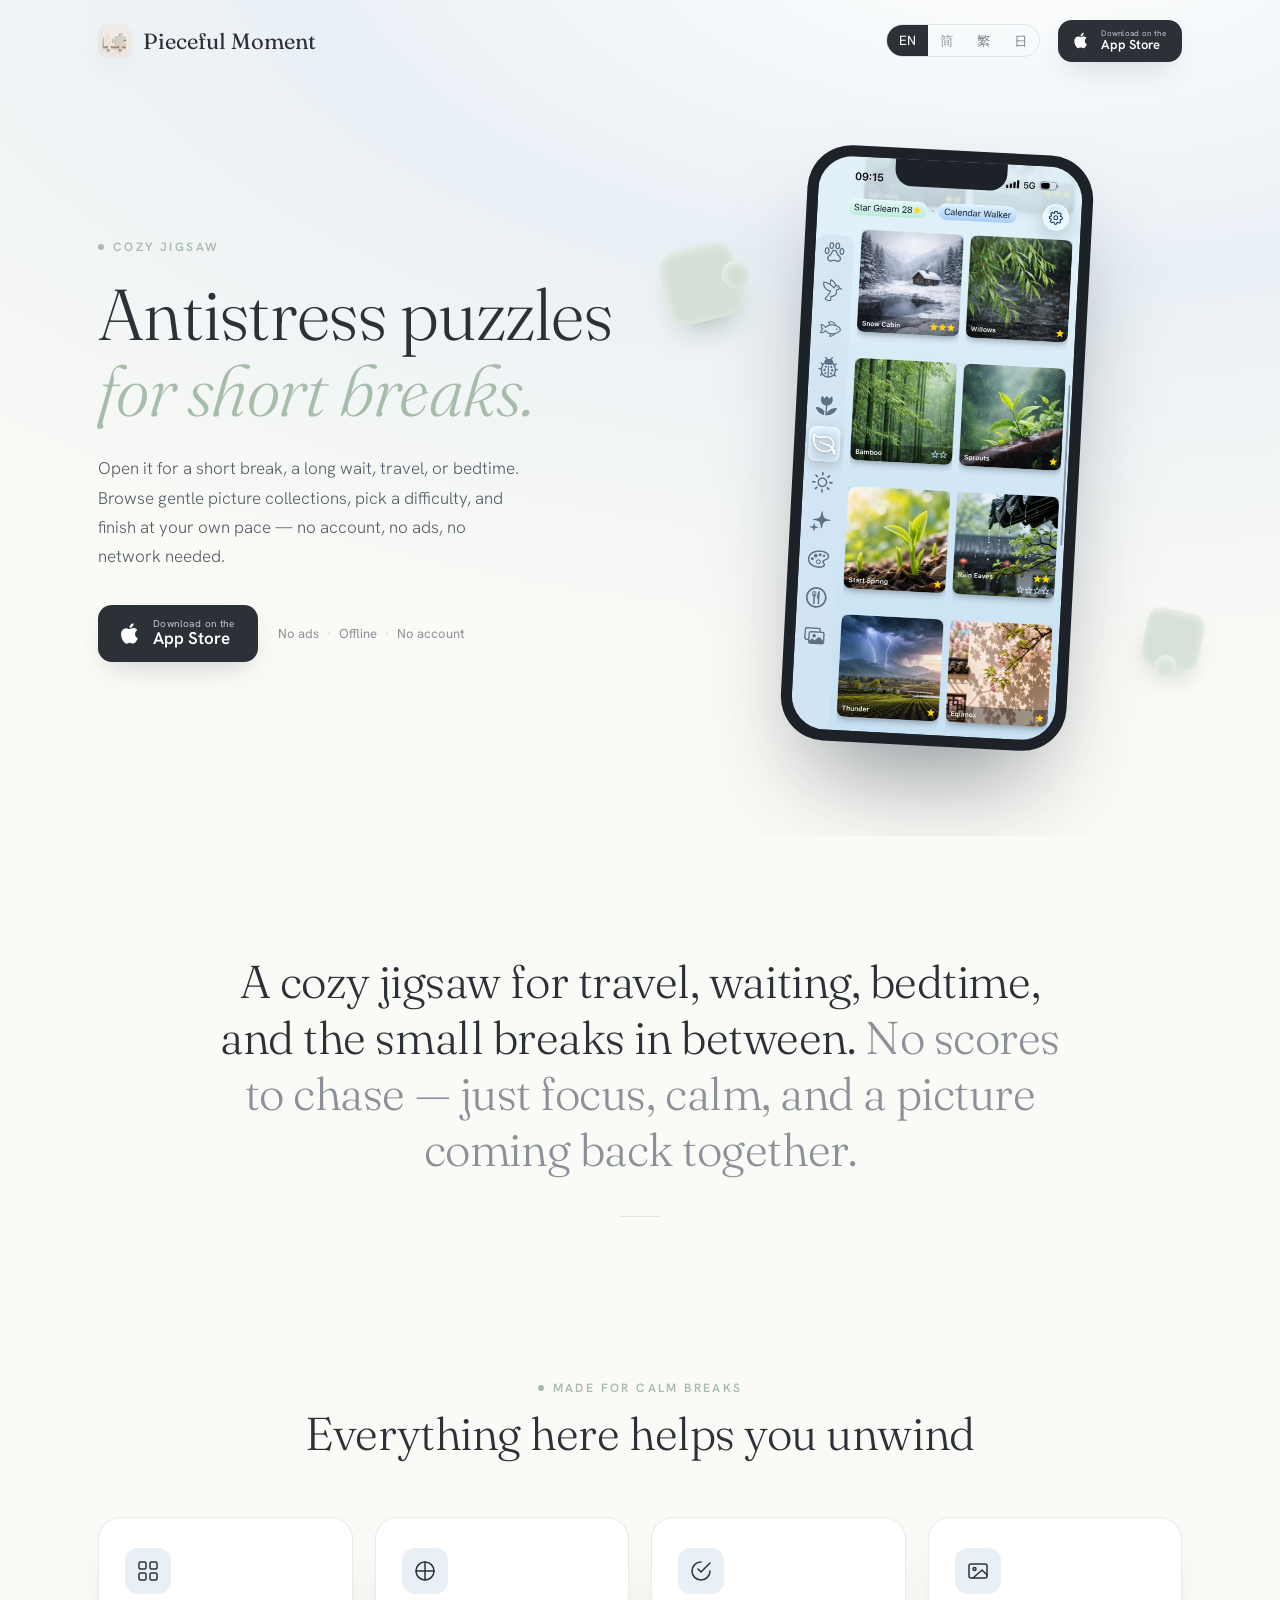
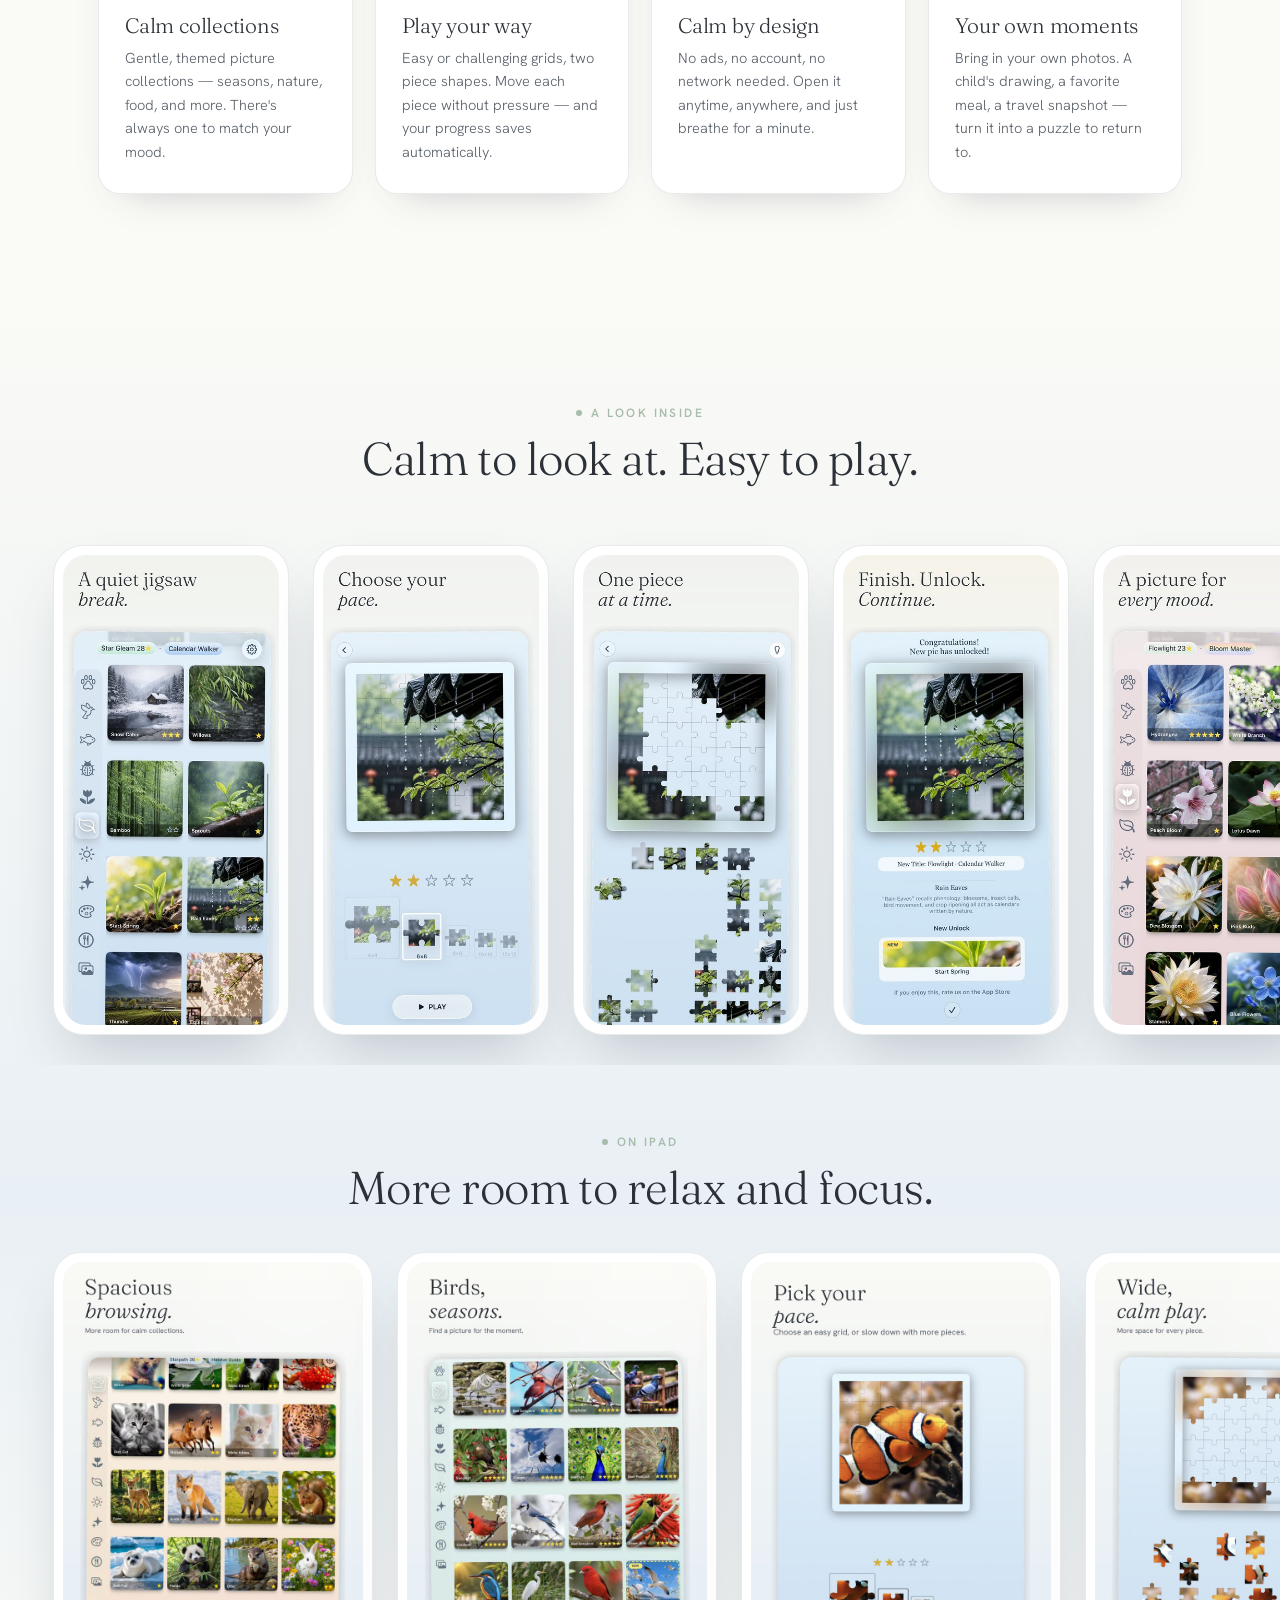
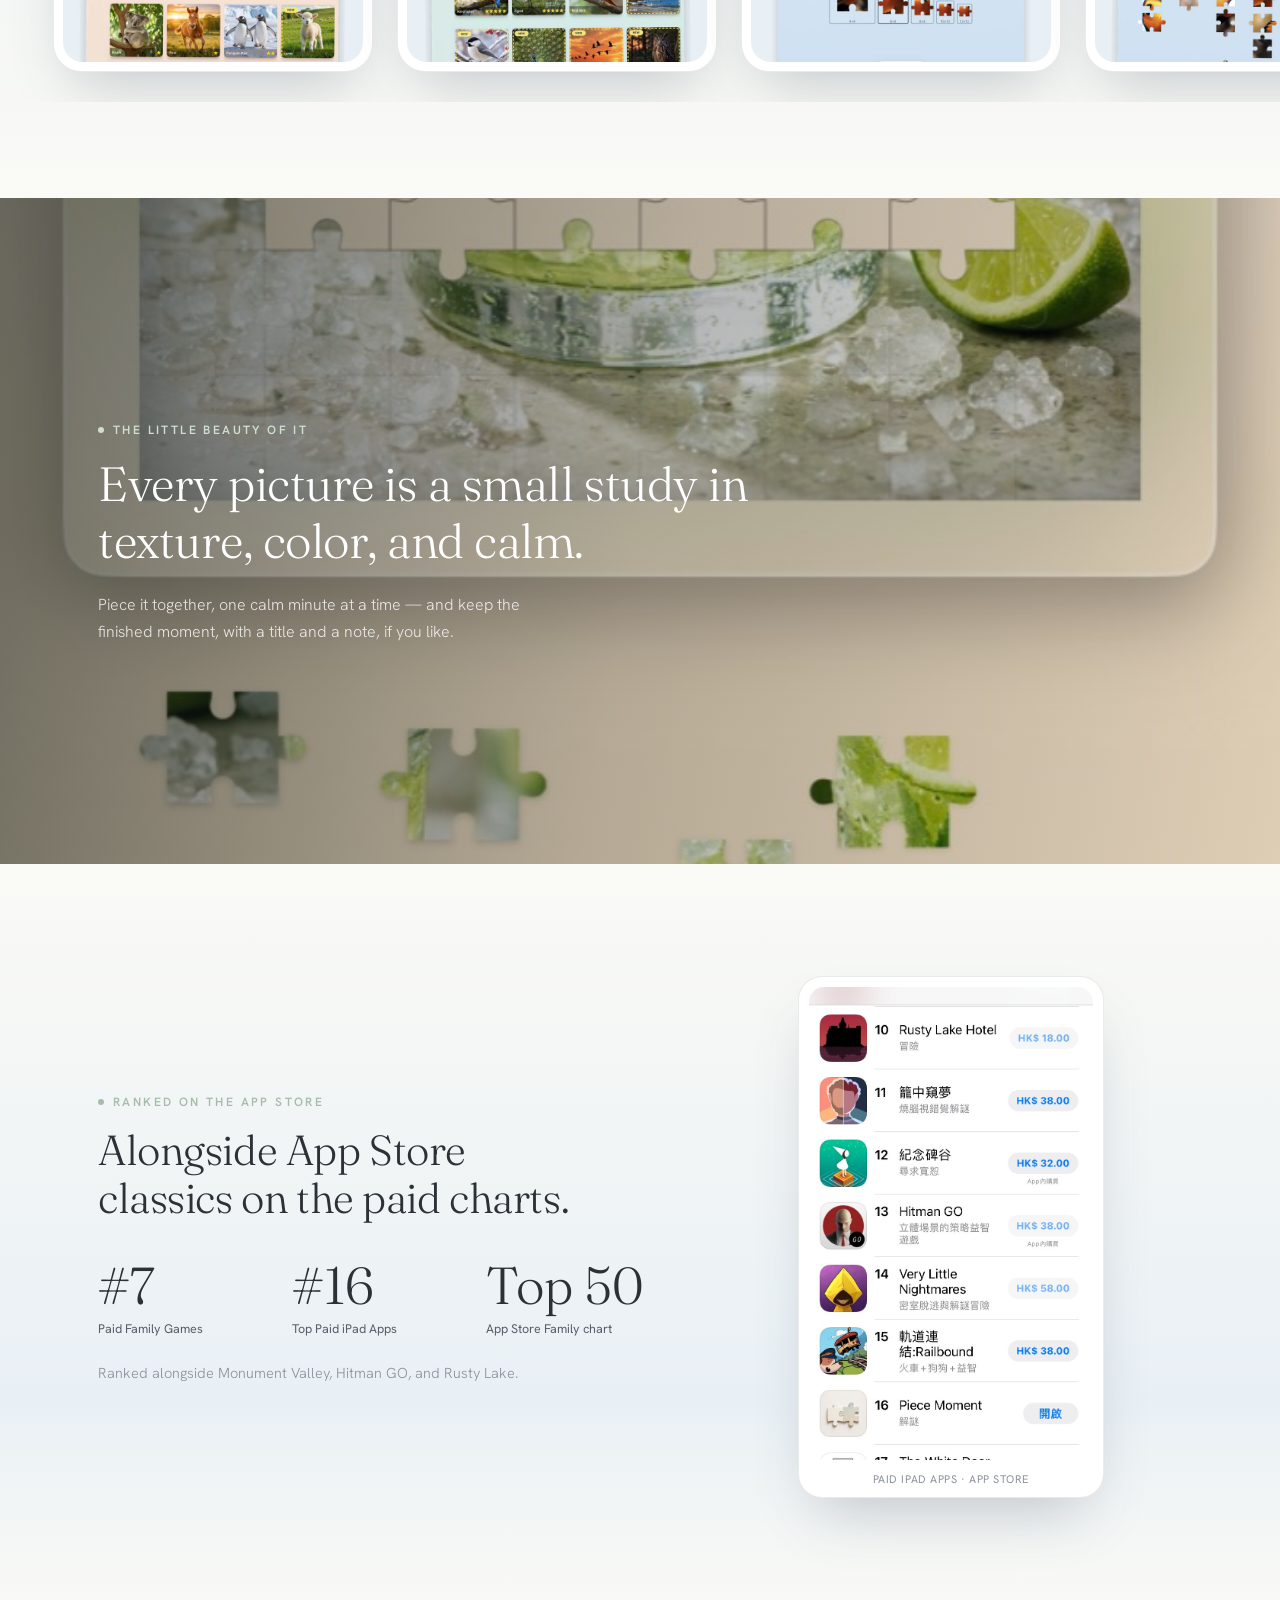
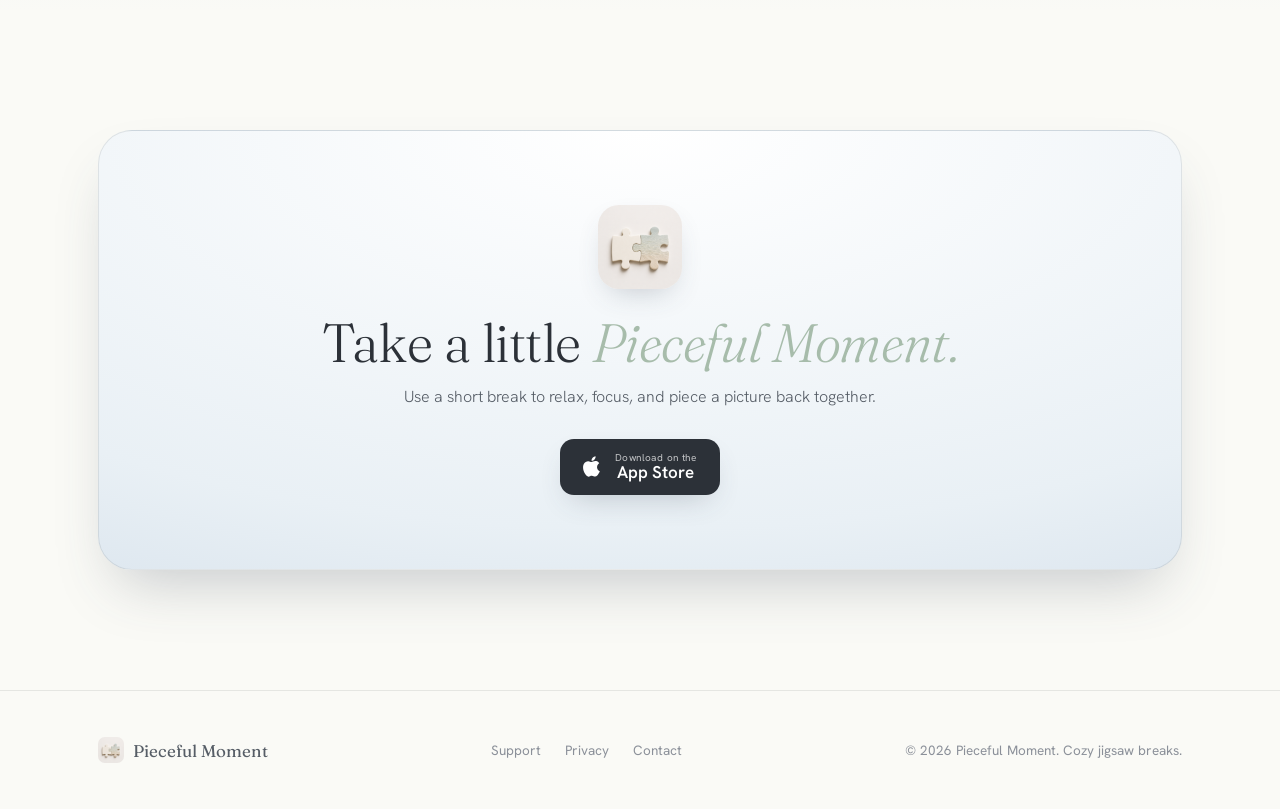
==== index.html @ caa01182 "Rename website brand to Pieceful Moment" ====
<!DOCTYPE html>
<html lang="en">
<head>
<meta charset="UTF-8">
<meta name="viewport" content="width=device-width, initial-scale=1.0">
<title>Pieceful Moment: Jigsaw — Antistress puzzles for breaks</title>
<meta name="description" content="Pieceful Moment is a cozy jigsaw puzzle app for antistress short breaks, travel, waiting, and bedtime. No ads, no account, offline.">
<meta property="og:title" content="Pieceful Moment: Jigsaw">
<meta property="og:description" content="Antistress puzzles for breaks, travel, waiting, and bedtime. Calm jigsaw play with no ads, no account, and offline support.">
<meta property="og:type" content="website">
<meta property="og:locale" content="en_US">
<meta property="og:url" content="https://gerryke.github.io/piece-moment/">
<meta property="og:image" content="https://gerryke.github.io/piece-moment/assets/img/share-pieceful.jpg">
<meta property="og:image:width" content="1200">
<meta property="og:image:height" content="630">
<meta name="twitter:card" content="summary_large_image">
<meta name="twitter:image" content="https://gerryke.github.io/piece-moment/assets/img/share-pieceful.jpg">
<link rel="icon" type="image/png" href="assets/img/icon.png">
<link rel="apple-touch-icon" href="assets/img/icon.png">
<link rel="preconnect" href="https://fonts.googleapis.com">
<link rel="preconnect" href="https://fonts.gstatic.com" crossorigin>
<link href="https://fonts.googleapis.com/css2?family=Fraunces:ital,opsz,wght@0,9..144,300;0,9..144,400;0,9..144,500;1,9..144,300;1,9..144,400&family=Hanken+Grotesk:wght@300;400;500;600&family=Noto+Sans+JP:wght@300;400;500&family=Noto+Serif+SC:wght@300;400;500&display=swap" rel="stylesheet">
<link rel="stylesheet" href="assets/style.css?v=5">
</head>
<body>

<!-- ============ 导航 ============ -->
<nav class="nav" id="nav">
  <div class="wrap row">
    <a class="brand" href="#top"><img src="assets/img/icon.png" alt="">Pieceful Moment</a>
    <div class="nav-right">
      <div class="lang" id="lang">
        <button data-lang="en" class="on">EN</button>
        <button data-lang="zh">简</button>
        <button data-lang="zht">繁</button>
        <button data-lang="ja">日</button>
      </div>
      <a class="appstore sm" href="https://apps.apple.com/app/id6770564963" target="_blank" rel="noopener">
        <svg viewBox="0 0 24 24" fill="currentColor"><path d="M17.05 12.04c-.03-2.6 2.12-3.85 2.22-3.91-1.21-1.77-3.09-2.01-3.76-2.04-1.6-.16-3.12.94-3.93.94-.81 0-2.06-.92-3.39-.89-1.74.03-3.35 1.01-4.25 2.57-1.81 3.14-.46 7.79 1.3 10.34.86 1.25 1.89 2.65 3.23 2.6 1.3-.05 1.79-.84 3.36-.84 1.57 0 2.01.84 3.39.81 1.4-.02 2.28-1.27 3.13-2.53.99-1.45 1.4-2.85 1.42-2.92-.03-.01-2.72-1.04-2.75-4.14zM14.54 4.4c.71-.86 1.19-2.06 1.06-3.25-1.02.04-2.27.68-3 1.54-.65.76-1.23 1.98-1.07 3.15 1.14.09 2.3-.58 3.01-1.44z"/></svg>
        <span class="t"><small data-i18n="nav.dl">Download on the</small><span>App Store</span></span>
      </a>
    </div>
  </div>
</nav>

<span id="top"></span>

<!-- ============ Hero ============ -->
<section class="hero">
  <div class="wrap grid">
    <div class="copy">
      <div class="eyebrow"><span class="d"></span><span data-i18n="hero.eyebrow">Cozy Jigsaw</span></div>
      <h1 data-i18n="hero.h1">Antistress puzzles<br><em>for short breaks.</em></h1>
      <p class="lead" data-i18n="hero.lead">Open it for a short break, a long wait, travel, or bedtime. Browse gentle picture collections, pick a difficulty, and finish at your own pace — no account, no ads, no network needed.</p>
      <div class="cta-row">
        <a class="appstore" href="https://apps.apple.com/app/id6770564963" target="_blank" rel="noopener">
          <svg viewBox="0 0 24 24" fill="currentColor"><path d="M17.05 12.04c-.03-2.6 2.12-3.85 2.22-3.91-1.21-1.77-3.09-2.01-3.76-2.04-1.6-.16-3.12.94-3.93.94-.81 0-2.06-.92-3.39-.89-1.74.03-3.35 1.01-4.25 2.57-1.81 3.14-.46 7.79 1.3 10.34.86 1.25 1.89 2.65 3.23 2.6 1.3-.05 1.79-.84 3.36-.84 1.57 0 2.01.84 3.39.81 1.4-.02 2.28-1.27 3.13-2.53.99-1.45 1.4-2.85 1.42-2.92-.03-.01-2.72-1.04-2.75-4.14zM14.54 4.4c.71-.86 1.19-2.06 1.06-3.25-1.02.04-2.27.68-3 1.54-.65.76-1.23 1.98-1.07 3.15 1.14.09 2.3-.58 3.01-1.44z"/></svg>
          <span class="t"><small data-i18n="nav.dl">Download on the</small><span>App Store</span></span>
        </a>
        <span class="meta"><span data-i18n="hero.m1">No ads</span><span class="dot">·</span><span data-i18n="hero.m2">Offline</span><span class="dot">·</span><span data-i18n="hero.m3">No account</span></span>
      </div>
    </div>
    <div class="stage">
      <span class="fp fp1"></span>
      <span class="fp fp2"></span>
      <div class="phone">
        <div class="notch"></div>
        <img src="assets/img/screen-gallery.png" alt="Pieceful Moment gallery">
      </div>
    </div>
  </div>
</section>

<!-- ============ 主张 ============ -->
<section class="manifesto">
  <div class="wrap">
    <h2 class="reveal" data-i18n="man.h">A cozy jigsaw for travel, waiting, bedtime, and the small breaks in between. <span class="soft">No scores to chase — just focus, calm, and a picture coming back together.</span></h2>
    <div class="rule reveal d1"></div>
  </div>
</section>

<!-- ============ 特性 ============ -->
<section class="features">
  <div class="wrap">
    <div class="head">
      <div class="eyebrow reveal"><span class="d"></span><span data-i18n="feat.eyebrow">Made to feel calm</span></div>
      <h2 class="reveal d1" data-i18n="feat.h">Everything here slows you down</h2>
    </div>
    <div class="cards">
      <div class="card reveal">
        <div class="ic"><svg viewBox="0 0 24 24"><rect x="3" y="3" width="7" height="7" rx="1.5"/><rect x="14" y="3" width="7" height="7" rx="1.5"/><rect x="3" y="14" width="7" height="7" rx="1.5"/><rect x="14" y="14" width="7" height="7" rx="1.5"/></svg></div>
        <h3 data-i18n="c1.h">Calm collections</h3>
        <p data-i18n="c1.p">Gentle, themed picture collections — seasons, nature, food, and more. There's always one to match your mood.</p>
      </div>
      <div class="card reveal d1">
        <div class="ic"><svg viewBox="0 0 24 24"><path d="M12 3v18M3 12h18"/><circle cx="12" cy="12" r="9"/></svg></div>
        <h3 data-i18n="c2.h">Play your way</h3>
        <p data-i18n="c2.p">Easy or challenging grids, two piece shapes. Move each piece without pressure — and your progress saves automatically.</p>
      </div>
      <div class="card reveal d2">
        <div class="ic"><svg viewBox="0 0 24 24"><path d="M12 3a9 9 0 1 0 9 9"/><path d="M21 4l-9 9-3-3"/></svg></div>
        <h3 data-i18n="c3.h">Calm by design</h3>
        <p data-i18n="c3.p">No ads, no account, no network needed. Open it anytime, anywhere, and just breathe for a minute.</p>
      </div>
      <div class="card reveal d3">
        <div class="ic"><svg viewBox="0 0 24 24"><rect x="3" y="5" width="18" height="14" rx="2"/><circle cx="8.5" cy="10" r="1.5"/><path d="M21 16l-5-5-9 8"/></svg></div>
        <h3 data-i18n="c4.h">Your own moments</h3>
        <p data-i18n="c4.p">Bring in your own photos. A child's drawing, a favorite meal, a travel snapshot — turn it into a puzzle to return to.</p>
      </div>
    </div>
  </div>
</section>

<!-- ============ 截图画廊 ============ -->
<section class="gallery">
  <div class="wrap head">
    <div class="eyebrow reveal"><span class="d"></span><span data-i18n="gal.eyebrow">A look inside</span></div>
    <h2 class="reveal d1" data-i18n="gal.h">Calm to look at. Easy to play.</h2>
  </div>
  <div class="rail reveal d1">
    <div class="spacer"></div>
    <div class="shot"><img data-localized-shot="01" src="assets/img/shots/v8/en/01.jpg?v=1" alt="A quiet jigsaw break"></div>
    <div class="shot"><img data-localized-shot="02" src="assets/img/shots/v8/en/02.jpg?v=1" alt="Choose your puzzle pace"></div>
    <div class="shot"><img data-localized-shot="03" src="assets/img/shots/v8/en/03.jpg?v=1" alt="One piece at a time"></div>
    <div class="shot"><img data-localized-shot="04" src="assets/img/shots/v8/en/04.jpg?v=1" alt="Finish, unlock, and continue"></div>
    <div class="shot"><img data-localized-shot="05" src="assets/img/shots/v8/en/05.jpg?v=1" alt="A picture for every mood"></div>
    <div class="shot"><img data-localized-shot="06" src="assets/img/shots/v8/en/06.jpg?v=1" alt="Made for little pauses"></div>
    <div class="shot"><img data-localized-shot="07" src="assets/img/shots/v8/en/07.jpg?v=1" alt="Turn your photos into puzzles"></div>
    <div class="shot"><img data-localized-shot="08" src="assets/img/shots/v8/en/08.jpg?v=1" alt="Hide a note inside a puzzle"></div>
    <div class="shot"><img data-localized-shot="09" src="assets/img/shots/v8/en/09.jpg?v=1" alt="Piece together a memory"></div>
    <div class="shot"><img data-localized-shot="10" src="assets/img/shots/v8/en/10.jpg?v=1" alt="No rush to finish"></div>
    <div class="spacer"></div>
  </div>
  <div class="wrap head ipad-head">
    <div class="eyebrow reveal"><span class="d"></span><span data-i18n="ipad.eyebrow">On iPad</span></div>
    <h2 class="reveal d1" data-i18n="ipad.h">More room to relax and focus.</h2>
  </div>
  <div class="rail ipad-rail reveal d1">
    <div class="spacer"></div>
    <div class="shot ipad-shot"><img src="assets/img/shots/ipad-01-spacious-browsing.jpg?v=2" alt="Spacious browsing on iPad"></div>
    <div class="shot ipad-shot"><img src="assets/img/shots/ipad-02-birds-seasons.jpg?v=2" alt="Bird and season collections on iPad"></div>
    <div class="shot ipad-shot"><img src="assets/img/shots/ipad-03-choose-pace.jpg?v=2" alt="Pick your puzzle pace on iPad"></div>
    <div class="shot ipad-shot"><img src="assets/img/shots/ipad-09-wide-calm-play.jpg?v=2" alt="Wide calm play on iPad"></div>
    <div class="shot ipad-shot"><img src="assets/img/shots/ipad-06-more-room.jpg?v=2" alt="More room to play on iPad"></div>
    <div class="shot ipad-shot"><img src="assets/img/shots/ipad-10-finish-continue.jpg?v=2" alt="Finish and continue on iPad"></div>
    <div class="shot ipad-shot"><img src="assets/img/shots/ipad-07-personal-photos.jpg?v=2" alt="Personal photos on iPad"></div>
    <div class="shot ipad-shot"><img src="assets/img/shots/ipad-08-name-moment.jpg?v=2" alt="Name the finished moment on iPad"></div>
    <div class="shot ipad-shot"><img src="assets/img/shots/ipad-04-big-pieces.jpg?v=2" alt="Big pieces on iPad"></div>
    <div class="shot ipad-shot"><img src="assets/img/shots/ipad-05-gentle-finish.jpg?v=2" alt="A gentle finish on iPad"></div>
    <div class="spacer"></div>
  </div>
</section>

<!-- ============ 内容之美 ============ -->
<section class="beauty">
  <div class="bg"></div><div class="veil"></div>
  <div class="wrap">
    <div class="eyebrow reveal"><span class="d"></span><span data-i18n="bt.eyebrow">The little beauty of it</span></div>
    <h2 class="reveal d1" data-i18n="bt.h">Every picture is a small study in texture, color, and calm.</h2>
    <p class="reveal d2" data-i18n="bt.p">Piece it together, one calm minute at a time — and keep the finished moment, with a title and a note, if you like.</p>
  </div>
</section>

<!-- ============ 成就 / 付费榜排名 ============ -->
<section class="proof">
  <div class="wrap grid">
    <div class="copy">
      <div class="eyebrow reveal"><span class="d"></span><span data-i18n="pf.eyebrow">Ranked on the App Store</span></div>
      <h2 class="reveal d1" data-i18n="pf.h">Alongside App Store classics on the paid charts.</h2>
      <div class="stats reveal d1">
        <div class="stat"><div class="n">#7</div><div class="l" data-i18n="pf.s1l">Paid Family Games</div></div>
        <div class="stat"><div class="n">#16</div><div class="l" data-i18n="pf.s2l">Top Paid iPad Apps</div></div>
        <div class="stat"><div class="n" data-i18n="pf.s3n">Top 50</div><div class="l" data-i18n="pf.s3l">App Store Family chart</div></div>
      </div>
      <p class="note reveal d2" data-i18n="pf.note">Ranked alongside Monument Valley, Hitman GO, and Rusty Lake.</p>
    </div>
    <div class="shot reveal d1">
      <img src="assets/img/rank-chart.jpg?v=2" alt="Pieceful Moment ranked #16 on the Paid iPad Apps chart, alongside Monument Valley and Hitman GO">
      <div class="cap" data-i18n="pf.cap">Paid iPad Apps · App Store</div>
    </div>
  </div>
</section>

<!-- ============ 下载 CTA ============ -->
<section class="download">
  <div class="wrap">
    <div class="box reveal">
      <img class="ic" src="assets/img/icon.png" alt="Pieceful Moment">
      <h2 data-i18n="dl.h">Take a little <em>Pieceful Moment.</em></h2>
      <p data-i18n="dl.p">Set aside a little time for yourself, and piece a picture back together.</p>
      <div class="cta-row">
        <a class="appstore" href="https://apps.apple.com/app/id6770564963" target="_blank" rel="noopener">
          <svg viewBox="0 0 24 24" fill="currentColor"><path d="M17.05 12.04c-.03-2.6 2.12-3.85 2.22-3.91-1.21-1.77-3.09-2.01-3.76-2.04-1.6-.16-3.12.94-3.93.94-.81 0-2.06-.92-3.39-.89-1.74.03-3.35 1.01-4.25 2.57-1.81 3.14-.46 7.79 1.3 10.34.86 1.25 1.89 2.65 3.23 2.6 1.3-.05 1.79-.84 3.36-.84 1.57 0 2.01.84 3.39.81 1.4-.02 2.28-1.27 3.13-2.53.99-1.45 1.4-2.85 1.42-2.92-.03-.01-2.72-1.04-2.75-4.14zM14.54 4.4c.71-.86 1.19-2.06 1.06-3.25-1.02.04-2.27.68-3 1.54-.65.76-1.23 1.98-1.07 3.15 1.14.09 2.3-.58 3.01-1.44z"/></svg>
          <span class="t"><small data-i18n="nav.dl">Download on the</small><span>App Store</span></span>
        </a>
      </div>
    </div>
  </div>
</section>

<!-- ============ 页脚 ============ -->
<footer>
  <div class="wrap row">
    <a class="brand" href="#top"><img src="assets/img/icon.png" alt="">Pieceful Moment</a>
    <div class="links">
      <a href="https://gerryke.github.io/piece-moment-support/" target="_blank" rel="noopener" data-i18n="f.support">Support</a>
      <a href="privacy.html" data-i18n="f.privacy">Privacy</a>
      <a href="mailto:keyipeng@gmail.com" data-i18n="f.contact">Contact</a>
    </div>
    <span data-i18n="f.copy">© 2026 Pieceful Moment. One picture. One moment.</span>
  </div>
</footer>

<script src="assets/app.js?v=8"></script>
</body>
</html>
---- assets/style.css ----
:root{
  --paper:#FAFAF6; --mist:#E9F0F5; --mist-deep:#D7E2EC;
  --sage:#A7BCAB; --sage-soft:#D4E0D6;
  --ink:#2C3138; --ink-soft:#565d66; --muted:#8b9099;
  --line:rgba(44,49,56,.10);
  --shadow:0 30px 60px -20px rgba(60,72,88,.28);
  --shadow-sm:0 12px 30px -12px rgba(60,72,88,.30);
  --serif:"Fraunces","Noto Serif SC",Georgia,serif;
  --sans:"Hanken Grotesk","Noto Sans JP","Noto Serif SC",-apple-system,sans-serif;
  --maxw:1140px;
}
*{margin:0;padding:0;box-sizing:border-box}
html{scroll-behavior:smooth}
body{font-family:var(--sans);color:var(--ink);background:var(--paper);-webkit-font-smoothing:antialiased;overflow-x:hidden}
img{display:block;max-width:100%}
a{text-decoration:none;color:inherit}
.wrap{width:100%;max-width:var(--maxw);margin:0 auto;padding:0 28px}
section{position:relative}

h1,h2,h3{font-family:var(--serif);font-weight:300;letter-spacing:-.01em;line-height:1.05}
.eyebrow{display:inline-flex;align-items:center;gap:9px;font-size:12px;letter-spacing:.2em;
  text-transform:uppercase;color:var(--sage);font-weight:600}
.eyebrow .d{width:6px;height:6px;border-radius:50%;background:var(--sage)}

/* App Store 按钮 */
.appstore{display:inline-flex;align-items:center;gap:11px;background:var(--ink);color:#fff;
  padding:13px 24px 13px 20px;border-radius:14px;box-shadow:var(--shadow-sm);
  transition:transform .35s cubic-bezier(.2,.8,.2,1),box-shadow .35s}
.appstore:hover{transform:translateY(-3px);box-shadow:0 22px 40px -16px rgba(60,72,88,.45)}
.appstore svg{width:24px;height:24px;flex:none}
.appstore .t small{display:block;font-size:10px;letter-spacing:.04em;opacity:.72;font-weight:400;line-height:1.1}
.appstore .t span{display:block;font-size:17px;line-height:1.15;font-weight:600}
.appstore.sm{padding:9px 16px 9px 14px}.appstore.sm svg{width:18px;height:18px}
.appstore.sm .t small{font-size:8px}.appstore.sm .t span{font-size:13px}

/* ---------- 导航 ---------- */
.nav{position:fixed;top:0;left:0;right:0;z-index:100;transition:background .4s,box-shadow .4s,padding .4s;padding:20px 0}
.nav.solid{background:rgba(250,250,246,.82);backdrop-filter:blur(14px) saturate(1.2);
  box-shadow:0 1px 0 var(--line);padding:13px 0}
.nav .row{display:flex;align-items:center;justify-content:space-between}
.brand{display:flex;align-items:center;gap:11px;font-family:var(--serif);font-size:22px;font-weight:400;color:var(--ink)}
.brand img{width:34px;height:34px;border-radius:9px;box-shadow:var(--shadow-sm)}
.nav-right{display:flex;align-items:center;gap:18px}
.lang{display:inline-flex;border:1px solid var(--line);border-radius:100px;overflow:hidden;font-size:13px;font-weight:500}
.lang button{background:none;border:none;padding:6px 12px;cursor:pointer;color:var(--muted);font-family:var(--sans);transition:.25s}
.lang button.on{background:var(--ink);color:#fff}

/* ---------- Hero ---------- */
.hero{padding:150px 0 90px;background:radial-gradient(120% 90% at 80% -10%, #fff 0%, var(--mist) 48%, var(--paper) 100%);overflow:hidden}
.hero .grid{display:grid;grid-template-columns:1.05fr .95fr;gap:54px;align-items:center}
.hero h1{font-size:clamp(42px,5.8vw,72px)}
.hero h1 em{font-style:italic;color:var(--sage)}
.hero .lead{margin:26px 0 34px;font-size:17px;line-height:1.72;color:var(--ink-soft);max-width:430px;font-weight:300}
.cta-row{display:flex;align-items:center;gap:20px;flex-wrap:wrap}
.meta{font-size:13px;color:var(--muted)}.meta .dot{margin:0 8px;opacity:.5}
.hero .eyebrow{margin-bottom:22px}
.stage{position:relative;display:flex;justify-content:center}
.phone{position:relative;width:286px;border-radius:44px;background:#1d2228;padding:11px;
  box-shadow:0 55px 100px -34px rgba(40,52,66,.55);transform:rotate(3deg)}
.phone img{border-radius:34px;width:100%}
.phone .notch{position:absolute;top:11px;left:50%;transform:translateX(-50%);width:112px;height:27px;
  background:#1d2228;border-radius:0 0 17px 17px;z-index:2}
.fp{width:76px;height:76px;border-radius:24%;background:var(--sage-soft);position:absolute;
  box-shadow:inset 0 2px 8px rgba(255,255,255,.7),0 16px 30px -14px rgba(96,116,98,.55);opacity:.92}
.fp::after{content:"";position:absolute;width:36%;height:36%;border-radius:50%;background:inherit;box-shadow:inherit}
.fp1{left:-30px;top:16%;transform:rotate(-14deg);animation:float 8s ease-in-out infinite;--r:-14deg}
.fp1::after{right:-15%;top:32%}
.fp2{right:-20px;bottom:13%;width:58px;height:58px;transform:rotate(12deg);animation:float 10s ease-in-out infinite .5s;--r:12deg}
.fp2::after{bottom:-15%;left:30%}

/* ---------- 主张 ---------- */
.manifesto{padding:118px 0;text-align:center}
.manifesto h2{font-size:clamp(28px,4.2vw,46px);max-width:880px;margin:0 auto;line-height:1.22;color:var(--ink)}
.manifesto h2 .soft{color:var(--muted)}
.manifesto .rule{width:40px;height:1px;background:var(--line);margin:38px auto 0}

/* ---------- 特性 ---------- */
.features{padding:40px 0 110px}
.features .head{text-align:center;margin-bottom:58px}
.features .head h2{font-size:clamp(30px,4vw,46px);margin-top:14px}
.cards{display:grid;grid-template-columns:repeat(4,1fr);gap:22px}
.card{background:#fff;border:1px solid var(--line);border-radius:22px;padding:30px 26px;
  box-shadow:0 18px 40px -28px rgba(60,72,88,.4);transition:transform .4s cubic-bezier(.2,.8,.2,1),box-shadow .4s}
.card:hover{transform:translateY(-6px);box-shadow:0 30px 55px -28px rgba(60,72,88,.5)}
.card .ic{width:46px;height:46px;border-radius:13px;background:var(--mist);display:grid;place-items:center;margin-bottom:20px}
.card .ic svg{width:24px;height:24px;stroke:var(--ink);fill:none;stroke-width:1.5;stroke-linecap:round;stroke-linejoin:round}
.card h3{font-size:21px;margin-bottom:10px}
.card p{font-size:14.5px;line-height:1.62;color:var(--ink-soft);font-weight:300}

/* ---------- 截图画廊 ---------- */
.gallery{padding:96px 0;background:linear-gradient(180deg,var(--paper),var(--mist) 60%,var(--paper))}
.gallery .head{text-align:center;margin-bottom:48px}
.gallery .head h2{font-size:clamp(30px,4vw,46px);margin-top:14px}
.rail{display:flex;gap:24px;overflow-x:auto;padding:14px 28px 30px;scroll-snap-type:x mandatory;
  -webkit-overflow-scrolling:touch;scrollbar-width:none}
.rail::-webkit-scrollbar{display:none}
.rail .shot{flex:none;width:236px;scroll-snap-align:center;border-radius:30px;padding:9px;background:#fff;
  border:1px solid var(--line);box-shadow:var(--shadow);transition:transform .4s}
.rail .shot:hover{transform:translateY(-8px)}
.rail .shot img{border-radius:23px}
.rail .spacer{flex:none;width:1px}
.gallery .ipad-head{margin-top:64px;margin-bottom:34px}
.ipad-rail{padding-top:6px}
.ipad-rail .ipad-shot{width:320px;border-radius:28px}
.ipad-rail .ipad-shot img{border-radius:20px}

/* ---------- 内容之美 ---------- */
.beauty{position:relative;min-height:74vh;display:flex;align-items:center;overflow:hidden}
.beauty .bg{position:absolute;inset:0;background:url('img/beauty-1.jpg') center/cover no-repeat;transform:scale(1.05)}
.beauty .veil{position:absolute;inset:0;background:linear-gradient(100deg,rgba(20,28,24,.62) 0%,rgba(20,28,24,.30) 50%,rgba(20,28,24,.12) 100%)}
.beauty .wrap{position:relative;z-index:3}
.beauty .eyebrow{color:#cfe0d2}
.beauty .eyebrow .d{background:#cfe0d2}
.beauty h2{color:#fff;font-size:clamp(28px,4vw,48px);max-width:680px;margin:18px 0 0;line-height:1.18}
.beauty p{color:rgba(255,255,255,.82);max-width:480px;margin-top:22px;font-size:16px;line-height:1.7;font-weight:300}

/* ---------- 成就 / 付费榜排名 ---------- */
.proof{padding:112px 0;background:linear-gradient(180deg,var(--paper),var(--mist) 72%,var(--paper))}
.proof .grid{display:grid;grid-template-columns:1fr .82fr;gap:58px;align-items:center}
.proof h2{font-size:clamp(27px,3.5vw,42px);margin:16px 0 0;max-width:480px;line-height:1.15}
.proof .stats{display:flex;gap:18px;margin:36px 0 24px;flex-wrap:wrap}
.proof .stat{flex:1;min-width:116px}
.proof .stat .n{font-family:var(--serif);font-size:clamp(36px,4.4vw,52px);font-weight:300;color:var(--ink);line-height:1}
.proof .stat .l{font-size:12.5px;color:var(--ink-soft);margin-top:9px;line-height:1.4}
.proof .note{font-size:14.5px;color:var(--muted);line-height:1.65;max-width:430px;font-weight:300}
.proof .shot{justify-self:center;background:#fff;border:1px solid var(--line);border-radius:24px;
  padding:10px 10px 0;box-shadow:var(--shadow);max-width:306px;width:100%}
.proof .shot img{border-radius:15px;width:100%;display:block}
.proof .shot .cap{text-align:center;font-size:11px;color:var(--muted);padding:12px 0 11px;letter-spacing:.05em;text-transform:uppercase}

/* ---------- 下载 CTA ---------- */
.download{padding:120px 0}
.download .box{background:radial-gradient(120% 130% at 50% 0%, #fff, var(--mist) 70%, var(--mist-deep));
  border:1px solid var(--line);border-radius:34px;padding:74px 40px;text-align:center;box-shadow:var(--shadow)}
.download img.ic{width:84px;height:84px;border-radius:21px;margin:0 auto 26px;box-shadow:var(--shadow-sm)}
.download h2{font-size:clamp(32px,4.6vw,54px);margin-bottom:14px}
.download h2 em{font-style:italic;color:var(--sage)}
.download p{color:var(--ink-soft);margin-bottom:32px;font-weight:300}
.download .cta-row{justify-content:center}

/* ---------- 页脚 ---------- */
footer{padding:46px 0;border-top:1px solid var(--line);font-size:13.5px;color:var(--muted)}
footer .row{display:flex;align-items:center;justify-content:space-between;gap:18px;flex-wrap:wrap}
footer .links{display:flex;gap:24px}
footer a:hover{color:var(--ink)}
footer .brand{font-size:17px;gap:9px;color:var(--ink-soft)}
footer .brand img{width:26px;height:26px;border-radius:7px}

/* ---------- 隐私政策页 ---------- */
.legal-hero{background:radial-gradient(110% 80% at 80% -20%, #fff 0%, var(--mist) 55%, var(--paper) 100%)}
.legal{max-width:760px;margin:0 auto;padding:138px 0 110px}
.legal .back{display:inline-flex;align-items:center;gap:7px;font-size:13.5px;color:var(--muted);margin-bottom:30px;transition:.25s}
.legal .back:hover{color:var(--ink)}
.legal .back svg{width:15px;height:15px;stroke:currentColor;fill:none;stroke-width:1.8;stroke-linecap:round;stroke-linejoin:round}
.legal h1{font-size:clamp(34px,5.5vw,54px);margin-bottom:10px}
.legal .updated{color:var(--muted);font-size:14px;margin-bottom:34px}
.legal .lead{font-size:18px;line-height:1.72;color:var(--ink);font-weight:300;
  padding:24px 26px;background:#fff;border:1px solid var(--line);border-radius:18px;box-shadow:0 18px 40px -30px rgba(60,72,88,.4);margin-bottom:46px}
.legal .block{margin-bottom:34px}
.legal .block h2{font-size:22px;margin-bottom:11px;color:var(--ink)}
.legal .block p{font-size:15.5px;line-height:1.78;color:var(--ink-soft);font-weight:300}
.legal .block a{color:var(--ink);border-bottom:1px solid var(--sage)}
.legal .block a:hover{color:var(--sage)}

/* ---------- 动效 ---------- */
@keyframes float{0%,100%{transform:translateY(0) rotate(var(--r,0deg))}50%{transform:translateY(-16px) rotate(var(--r,0deg))}}
.reveal{opacity:0;transform:translateY(28px);transition:opacity .9s cubic-bezier(.16,1,.3,1),transform .9s cubic-bezier(.16,1,.3,1)}
.reveal.in{opacity:1;transform:none}
.reveal.d1{transition-delay:.08s}.reveal.d2{transition-delay:.16s}.reveal.d3{transition-delay:.24s}
@media (prefers-reduced-motion:reduce){*{animation:none!important}.reveal{opacity:1;transform:none;transition:none}.phone{transform:none}}

/* ---------- 响应式 ---------- */
@media (max-width:980px){.cards{grid-template-columns:repeat(2,1fr)}}
@media (max-width:860px){
  .hero{padding:128px 0 70px}
  .hero .grid{grid-template-columns:1fr;gap:50px;text-align:center}
  .hero .lead{margin-left:auto;margin-right:auto}
  .cta-row{justify-content:center}
  .hero .eyebrow{justify-content:center}
  .phone{transform:none;width:250px}
  .manifesto{padding:84px 0}.features{padding:20px 0 80px}
  .beauty{min-height:62vh}
  .legal{padding:118px 0 80px}
  .proof{padding:84px 0}
  .proof .grid{grid-template-columns:1fr;gap:46px;text-align:center}
  .proof h2{margin-left:auto;margin-right:auto}
  .proof .stats{justify-content:center}.proof .note{margin-left:auto;margin-right:auto}
  .proof .eyebrow{justify-content:center}
}
@media (max-width:560px){
  .cards{grid-template-columns:1fr}
  .brand{font-size:19px}.brand img{width:30px;height:30px}
  .nav-right{gap:10px}
  .lang button{padding:6px 9px}
  .download .box{padding:54px 22px;border-radius:26px}
  .wrap{padding:0 22px}
}
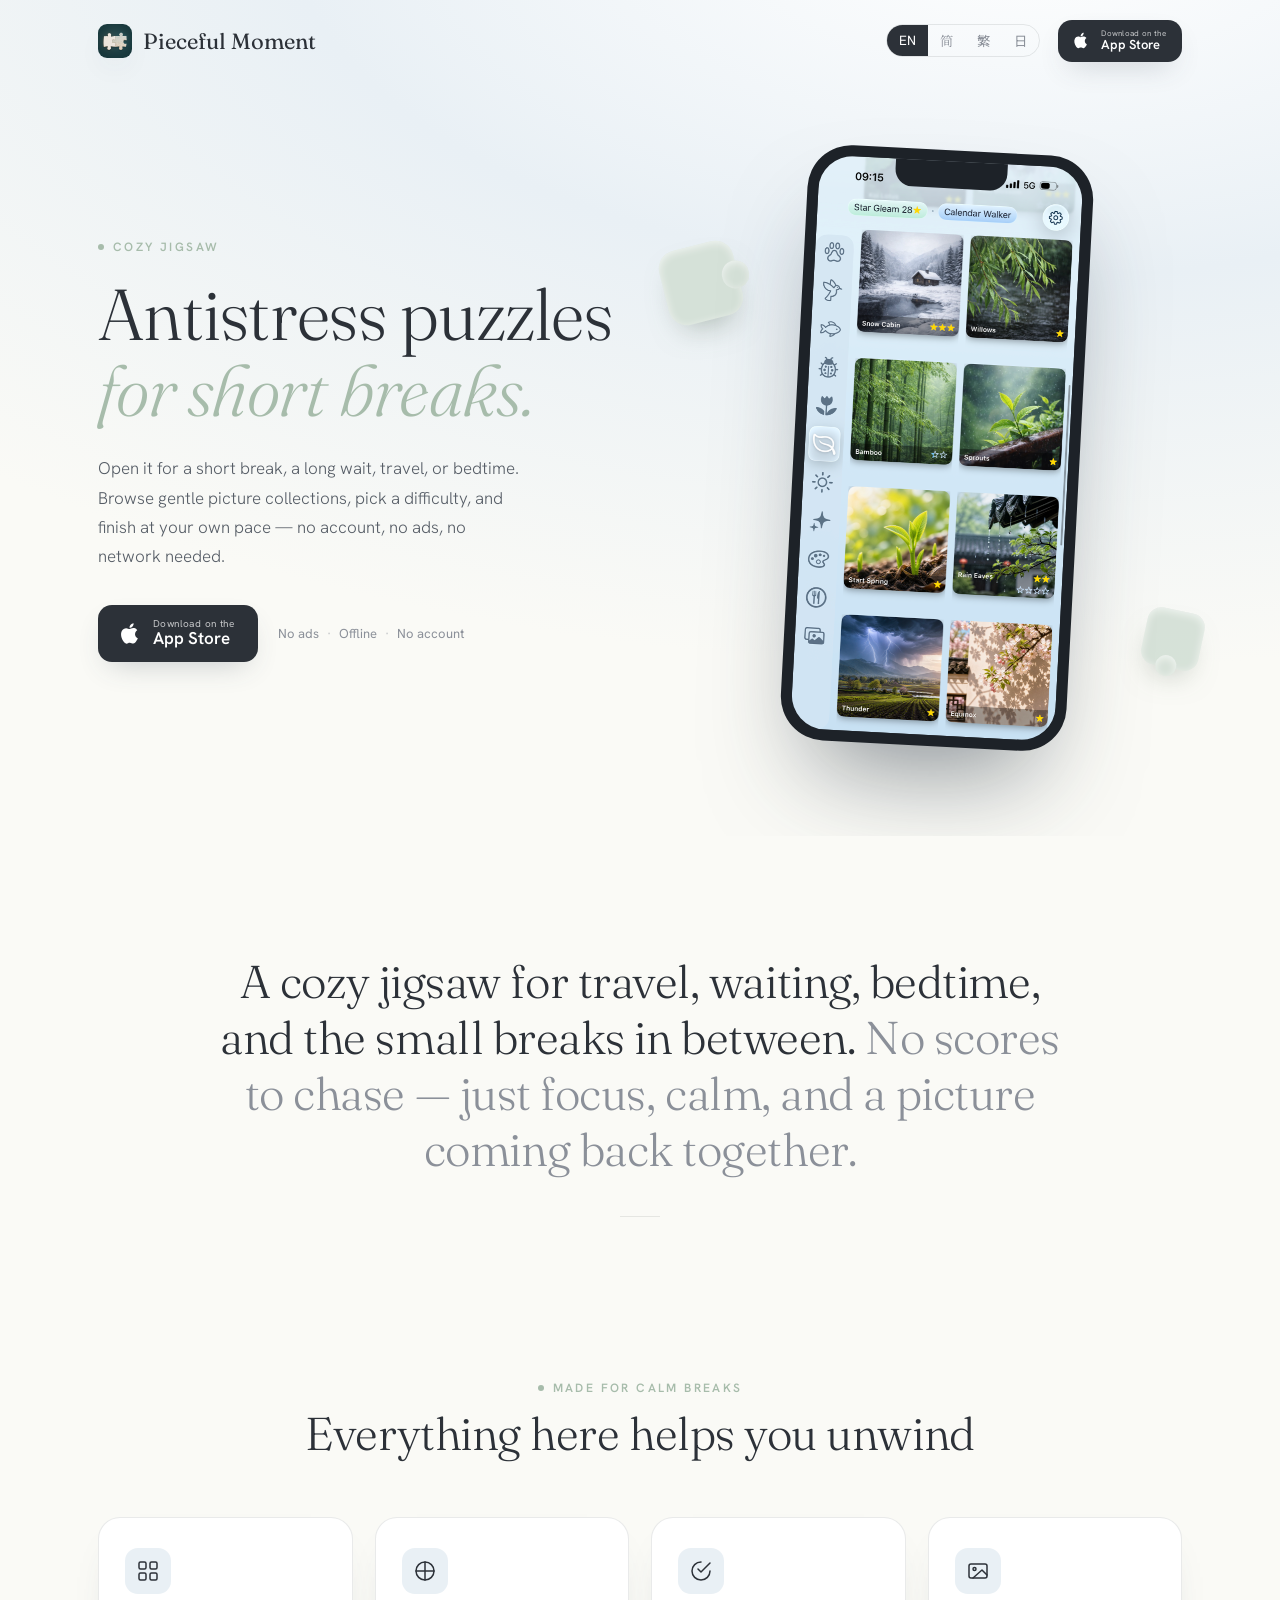
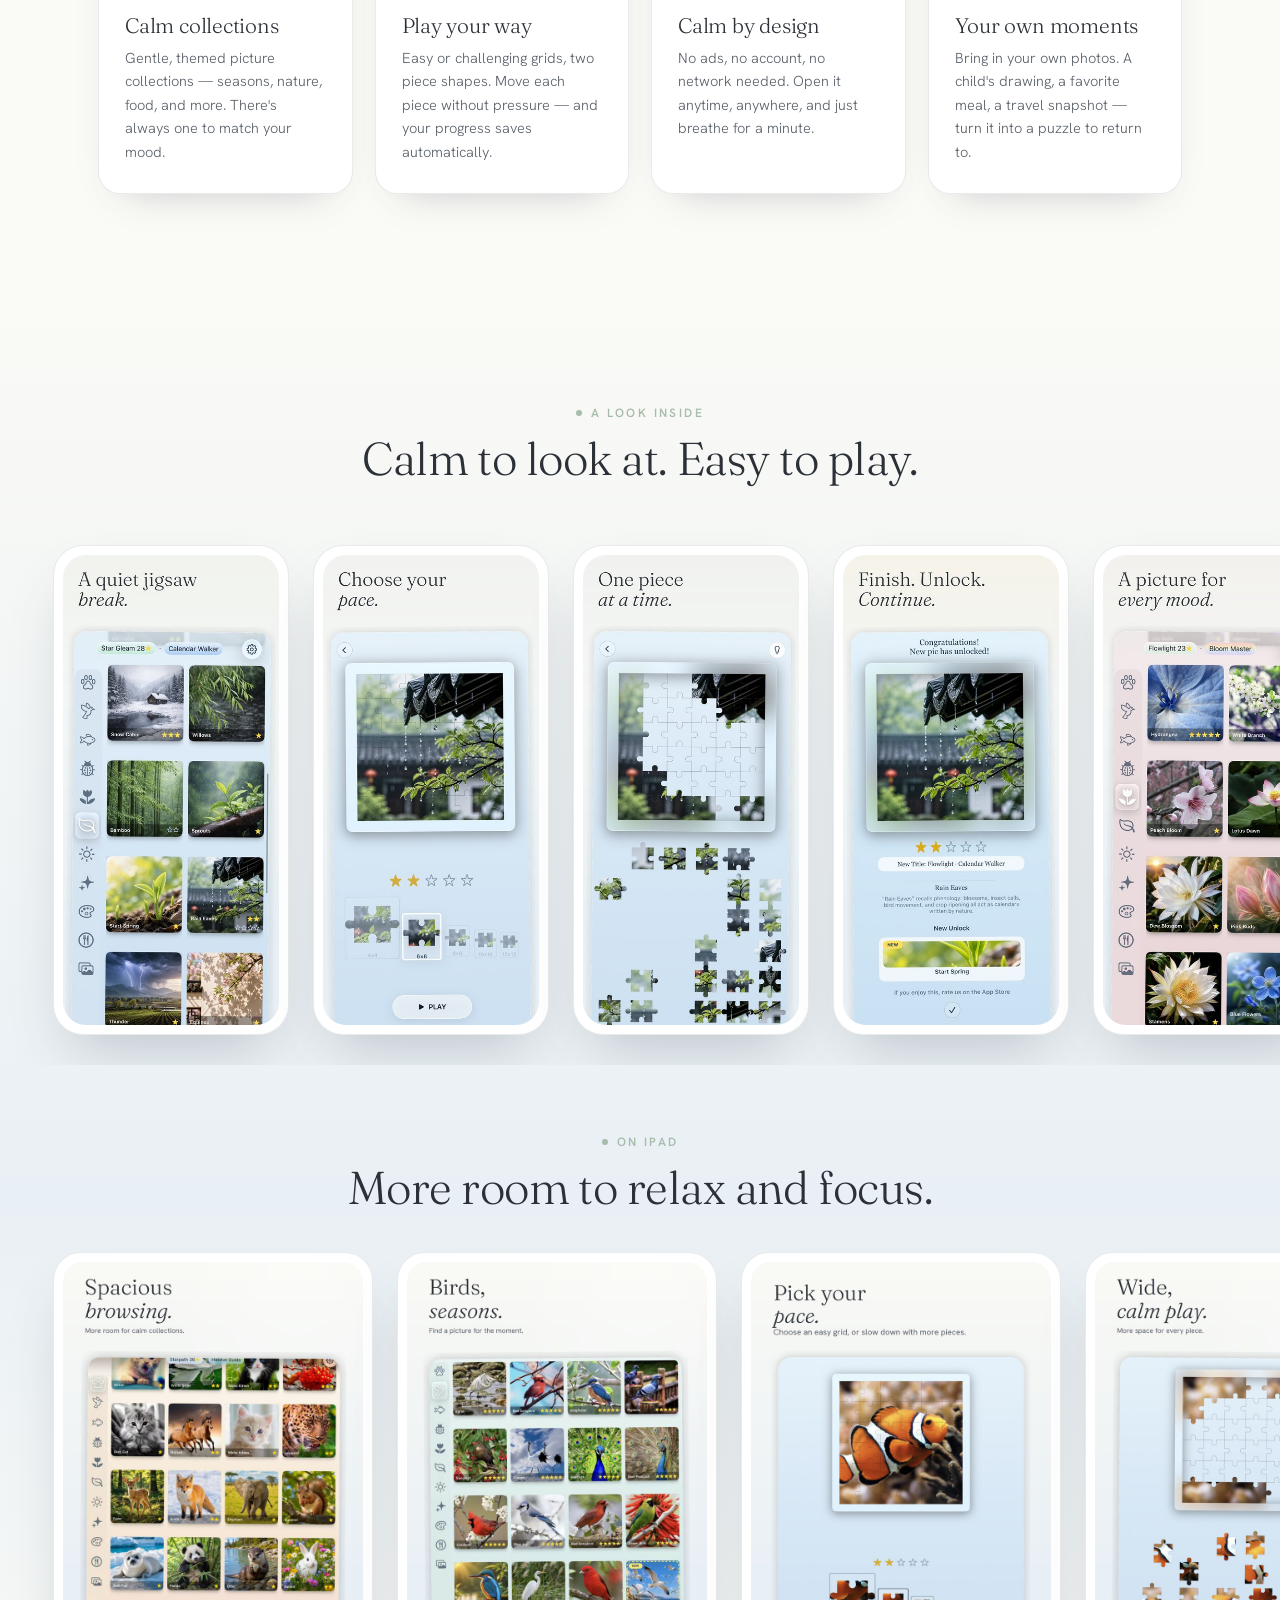
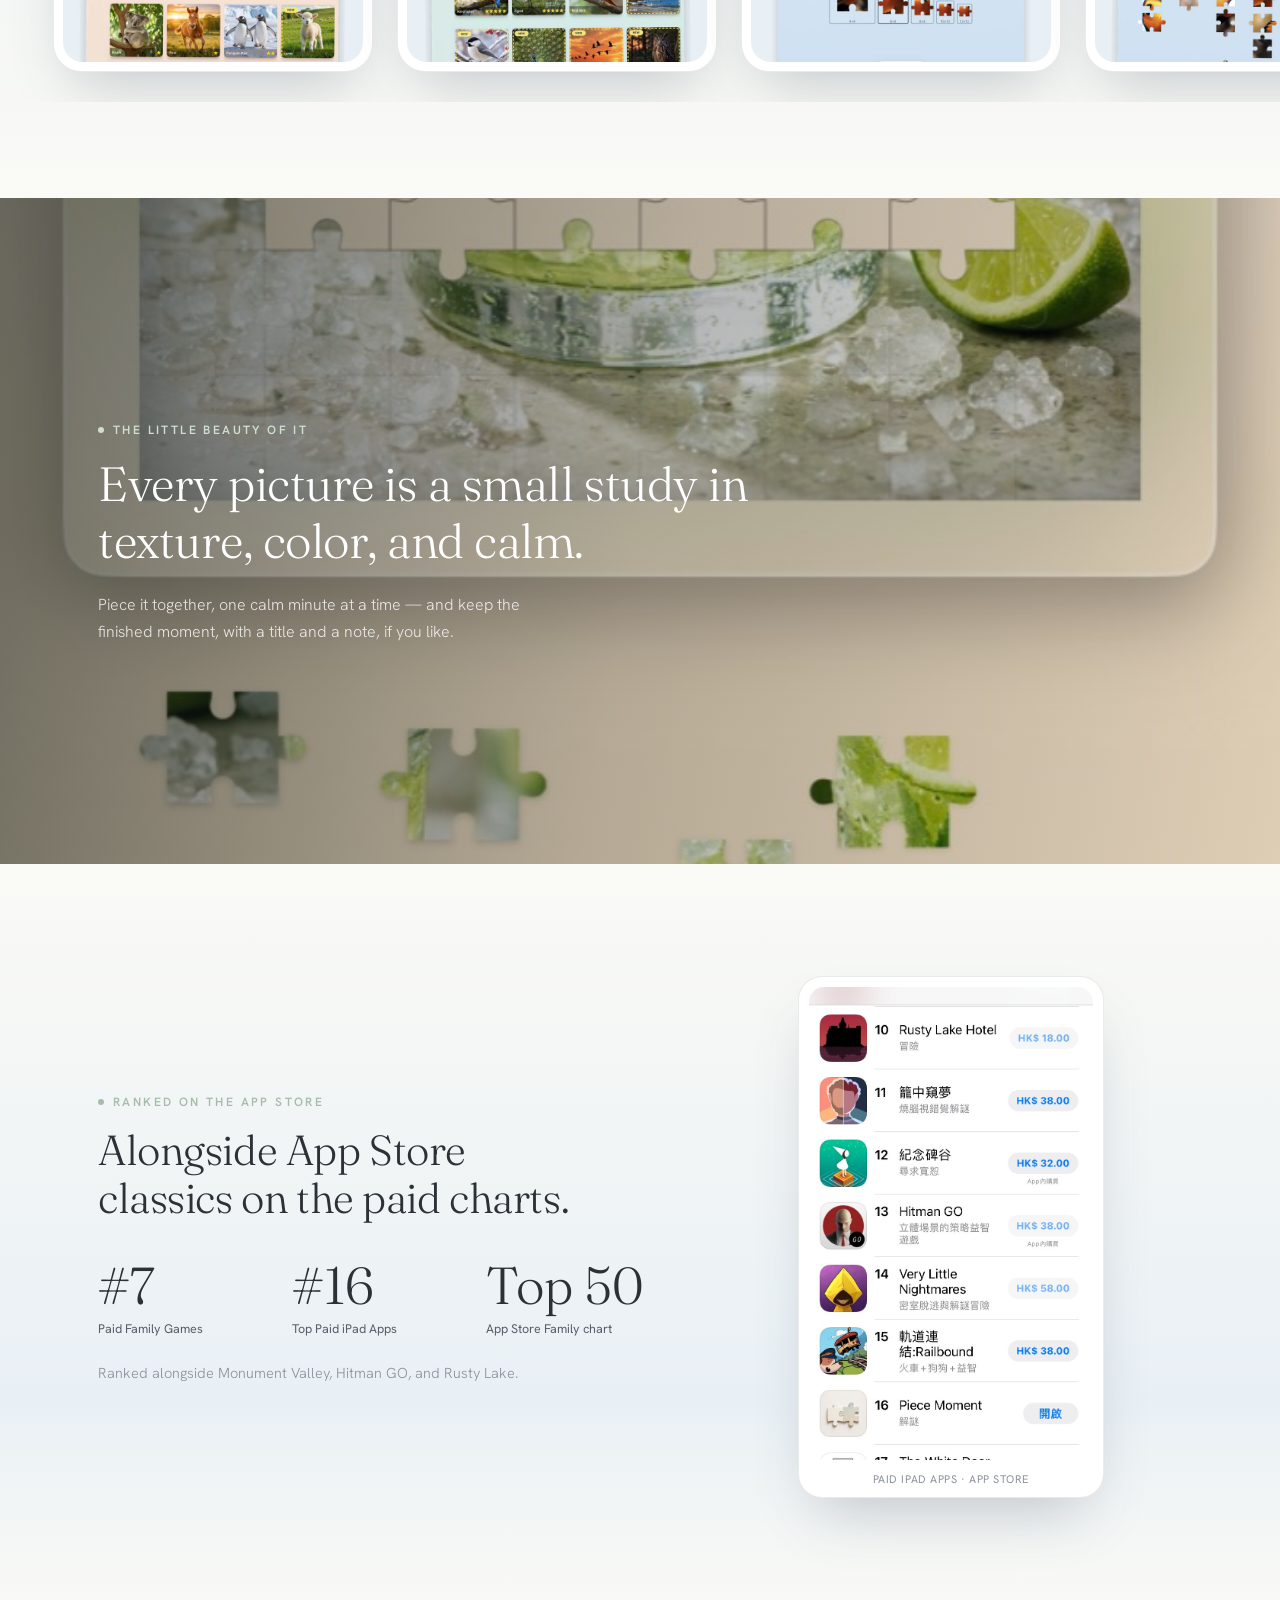
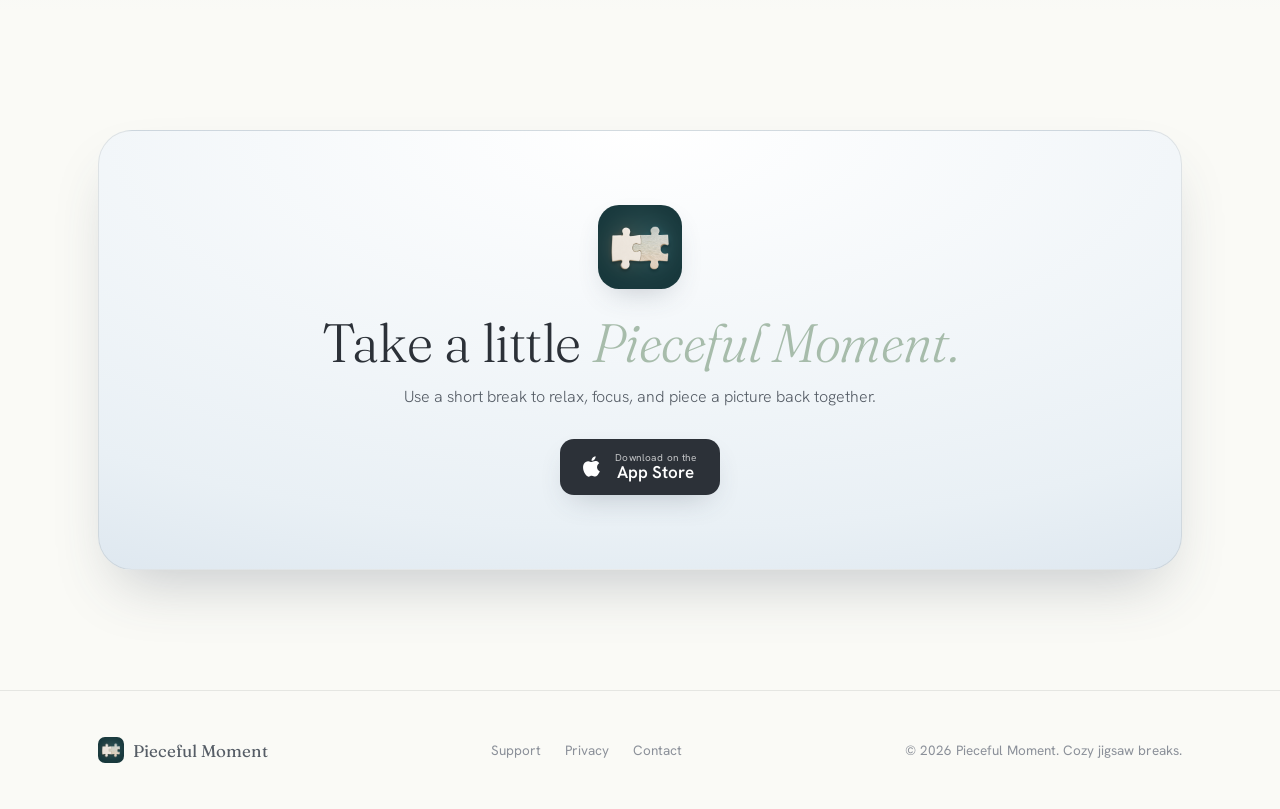
==== commit 22b4de47: "Update website icon for version 1.1.3" ====
--- a/index.html
+++ b/index.html
@@ -15,8 +15,8 @@
 <meta property="og:image:height" content="630">
 <meta name="twitter:card" content="summary_large_image">
 <meta name="twitter:image" content="https://gerryke.github.io/piece-moment/assets/img/share-pieceful.jpg">
-<link rel="icon" type="image/png" href="assets/img/icon.png">
-<link rel="apple-touch-icon" href="assets/img/icon.png">
+<link rel="icon" type="image/png" href="assets/img/icon.png?v=2">
+<link rel="apple-touch-icon" href="assets/img/icon.png?v=2">
 <link rel="preconnect" href="https://fonts.googleapis.com">
 <link rel="preconnect" href="https://fonts.gstatic.com" crossorigin>
 <link href="https://fonts.googleapis.com/css2?family=Fraunces:ital,opsz,wght@0,9..144,300;0,9..144,400;0,9..144,500;1,9..144,300;1,9..144,400&family=Hanken+Grotesk:wght@300;400;500;600&family=Noto+Sans+JP:wght@300;400;500&family=Noto+Serif+SC:wght@300;400;500&display=swap" rel="stylesheet">
@@ -27,7 +27,7 @@
 <!-- ============ 导航 ============ -->
 <nav class="nav" id="nav">
   <div class="wrap row">
-    <a class="brand" href="#top"><img src="assets/img/icon.png" alt="">Pieceful Moment</a>
+    <a class="brand" href="#top"><img src="assets/img/icon.png?v=2" alt="">Pieceful Moment</a>
     <div class="nav-right">
       <div class="lang" id="lang">
         <button data-lang="en" class="on">EN</button>
@@ -185,7 +185,7 @@
 <section class="download">
   <div class="wrap">
     <div class="box reveal">
-      <img class="ic" src="assets/img/icon.png" alt="Pieceful Moment">
+      <img class="ic" src="assets/img/icon.png?v=2" alt="Pieceful Moment">
       <h2 data-i18n="dl.h">Take a little <em>Pieceful Moment.</em></h2>
       <p data-i18n="dl.p">Set aside a little time for yourself, and piece a picture back together.</p>
       <div class="cta-row">
@@ -201,7 +201,7 @@
 <!-- ============ 页脚 ============ -->
 <footer>
   <div class="wrap row">
-    <a class="brand" href="#top"><img src="assets/img/icon.png" alt="">Pieceful Moment</a>
+    <a class="brand" href="#top"><img src="assets/img/icon.png?v=2" alt="">Pieceful Moment</a>
     <div class="links">
       <a href="https://gerryke.github.io/piece-moment-support/" target="_blank" rel="noopener" data-i18n="f.support">Support</a>
       <a href="privacy.html" data-i18n="f.privacy">Privacy</a>
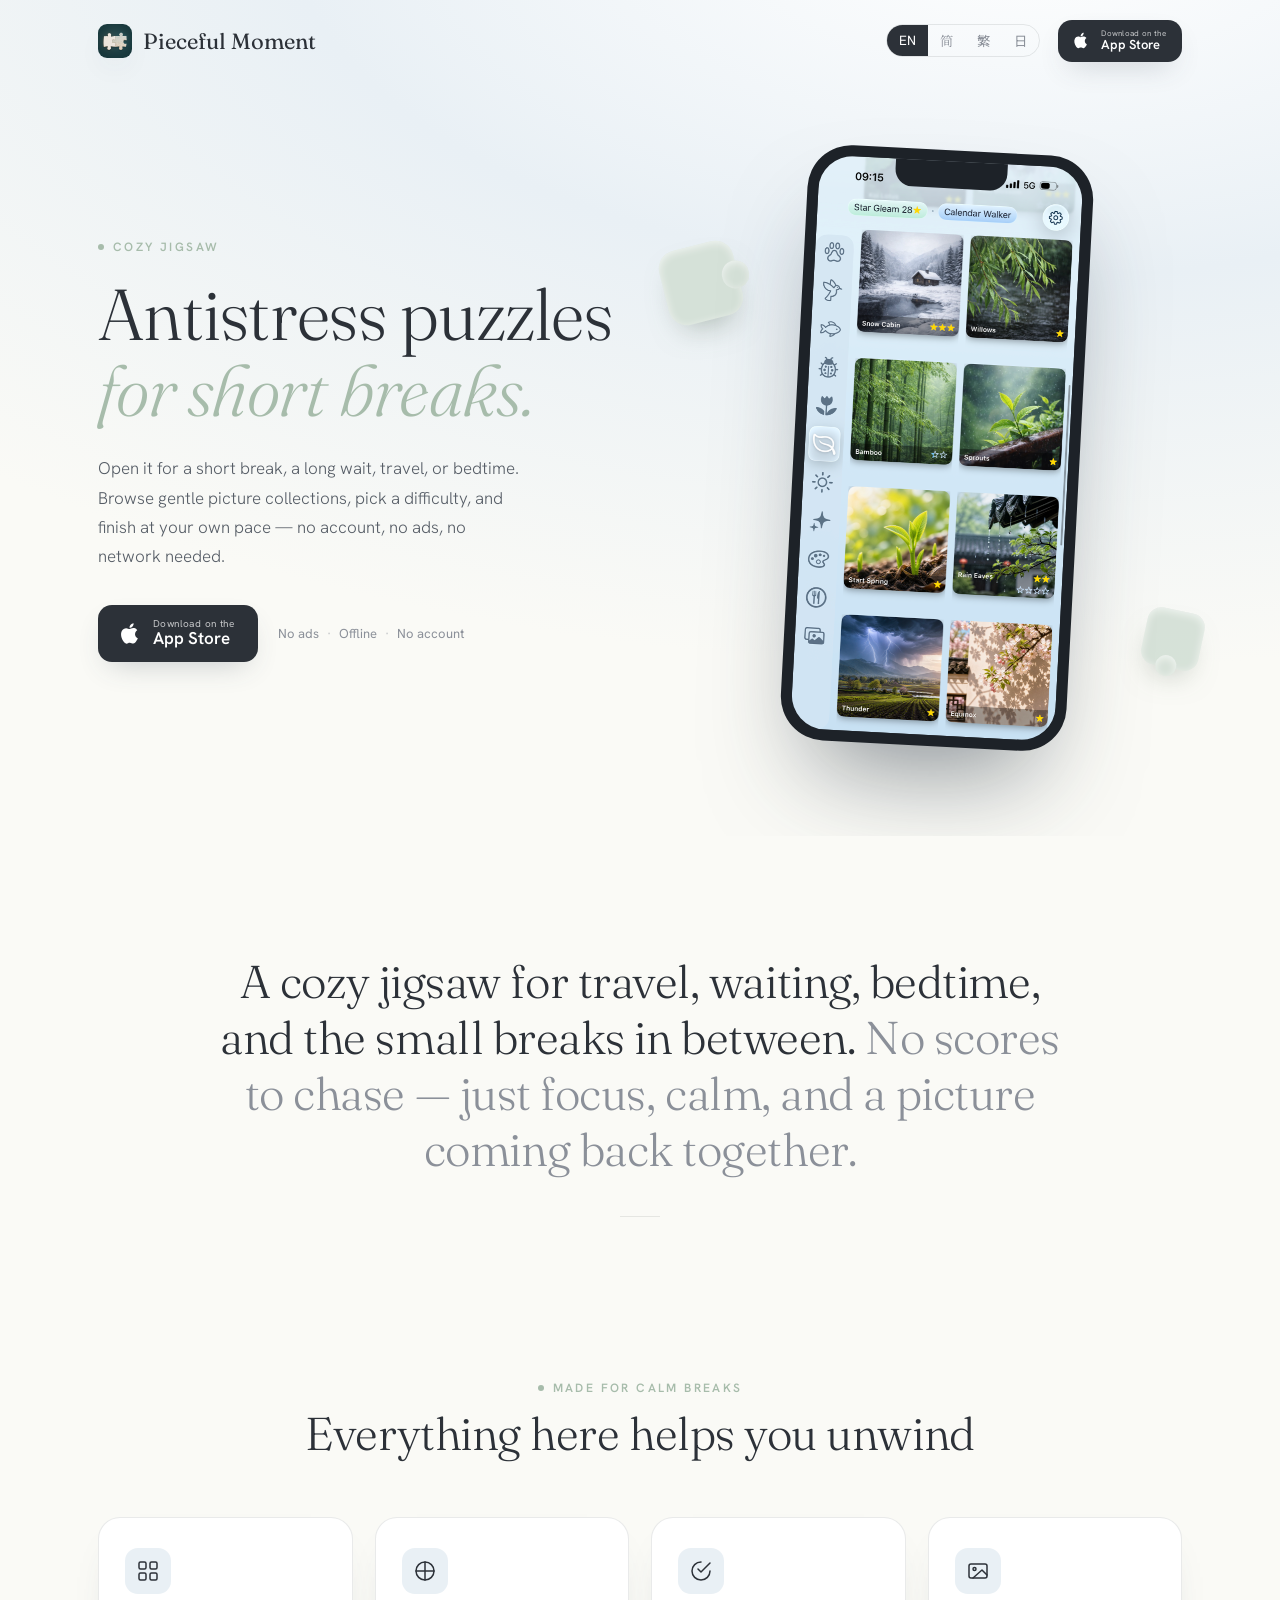
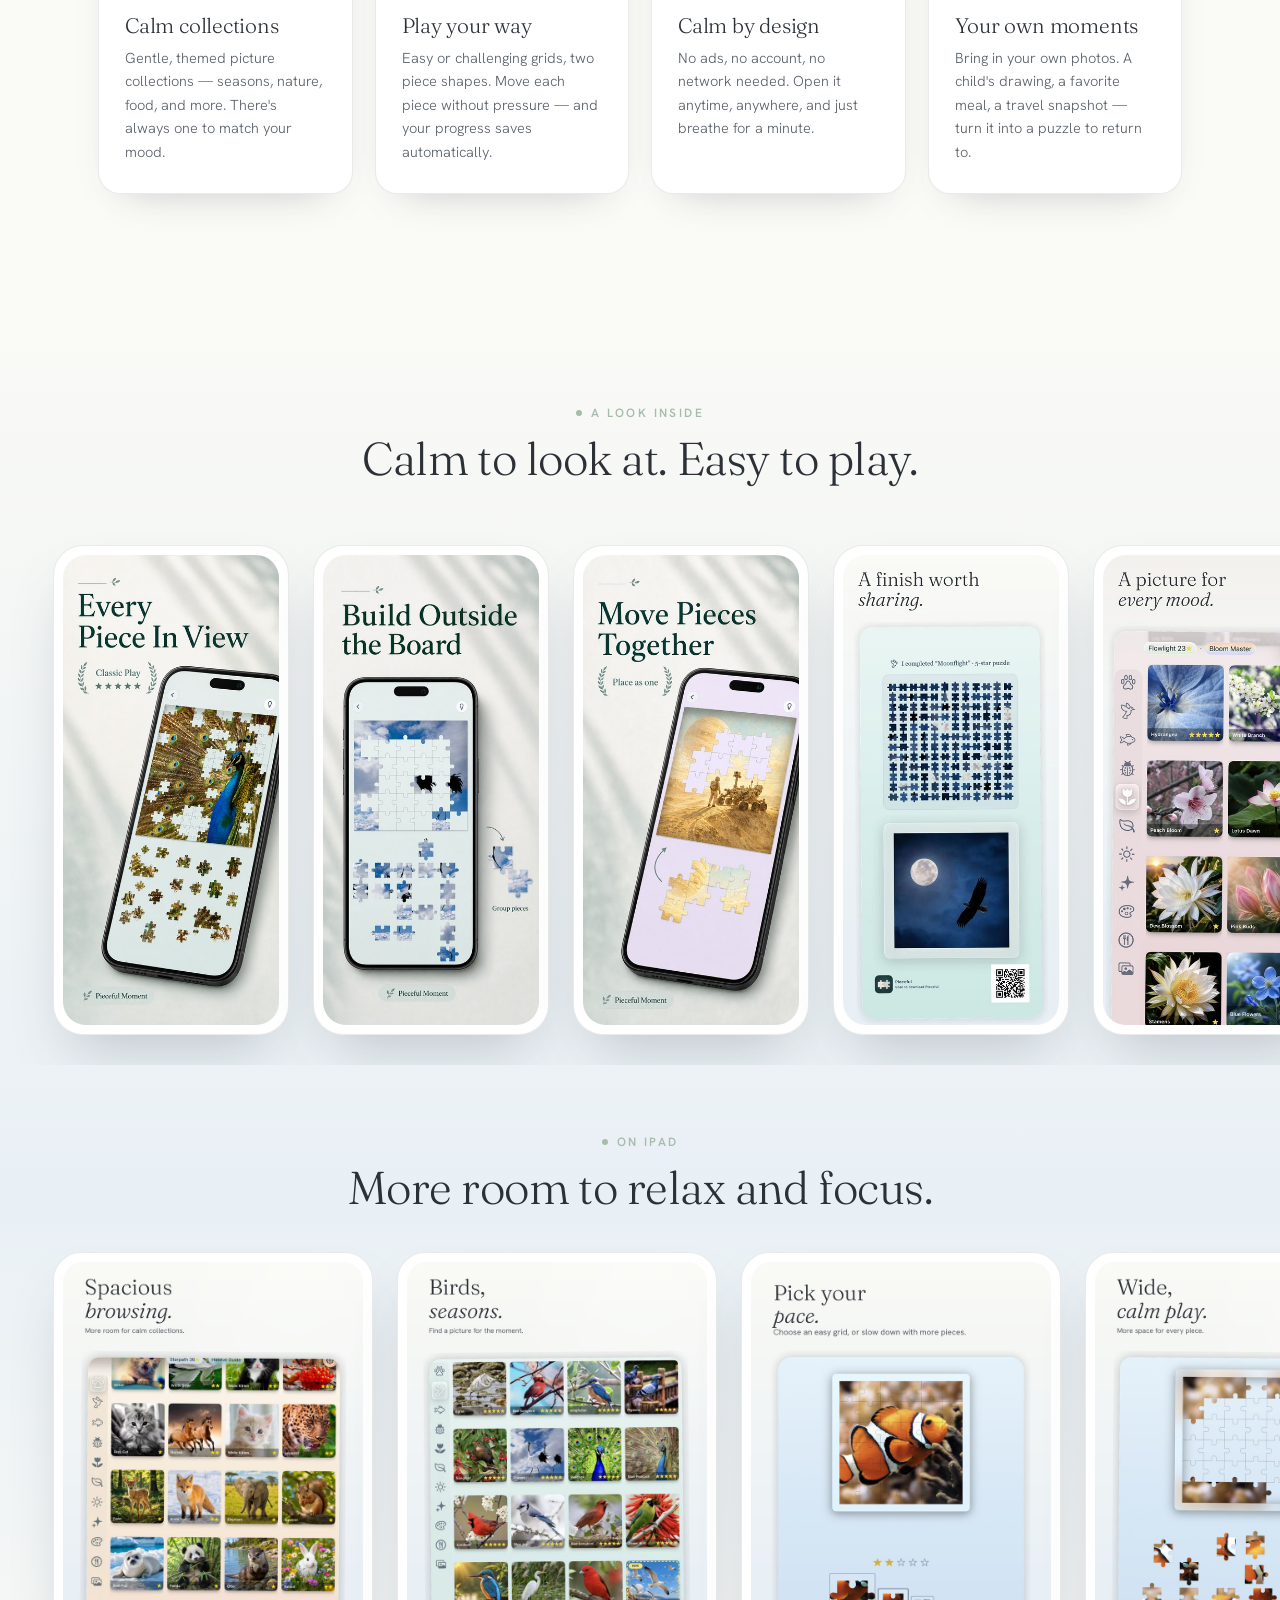
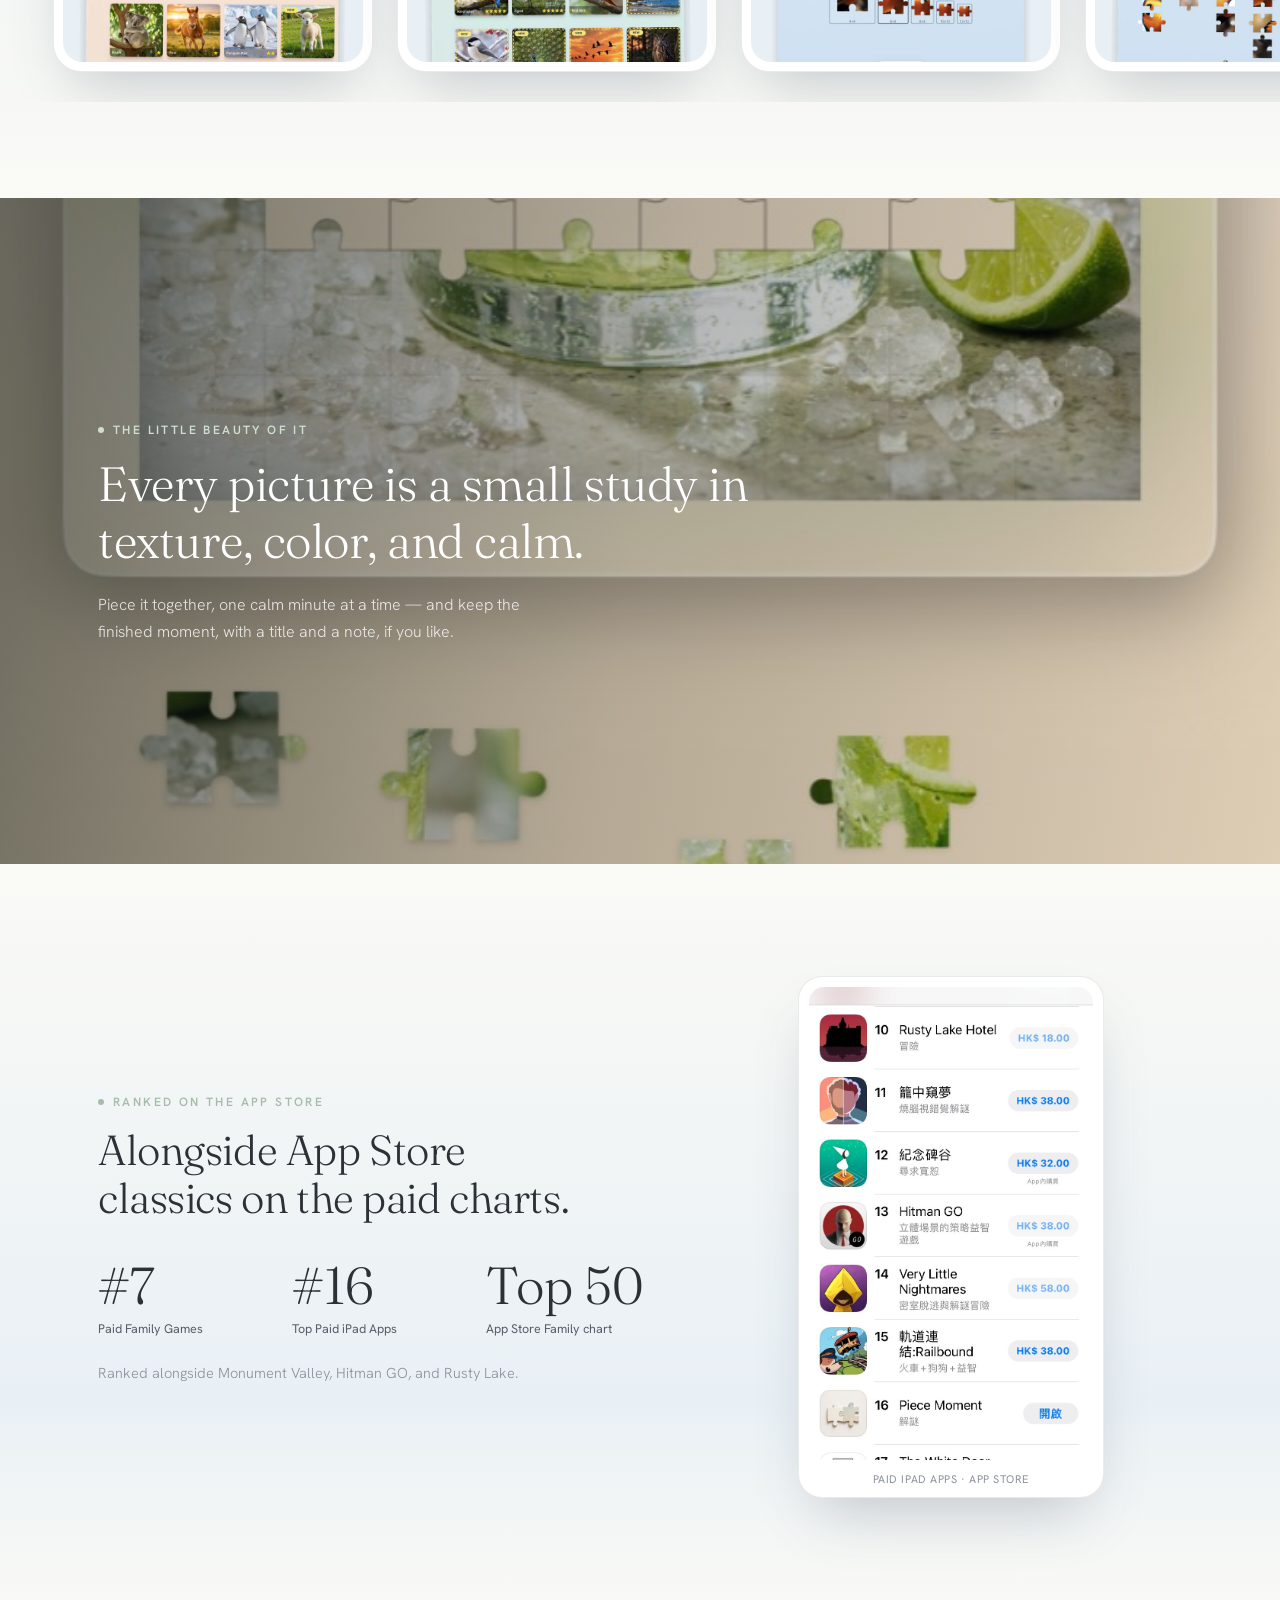
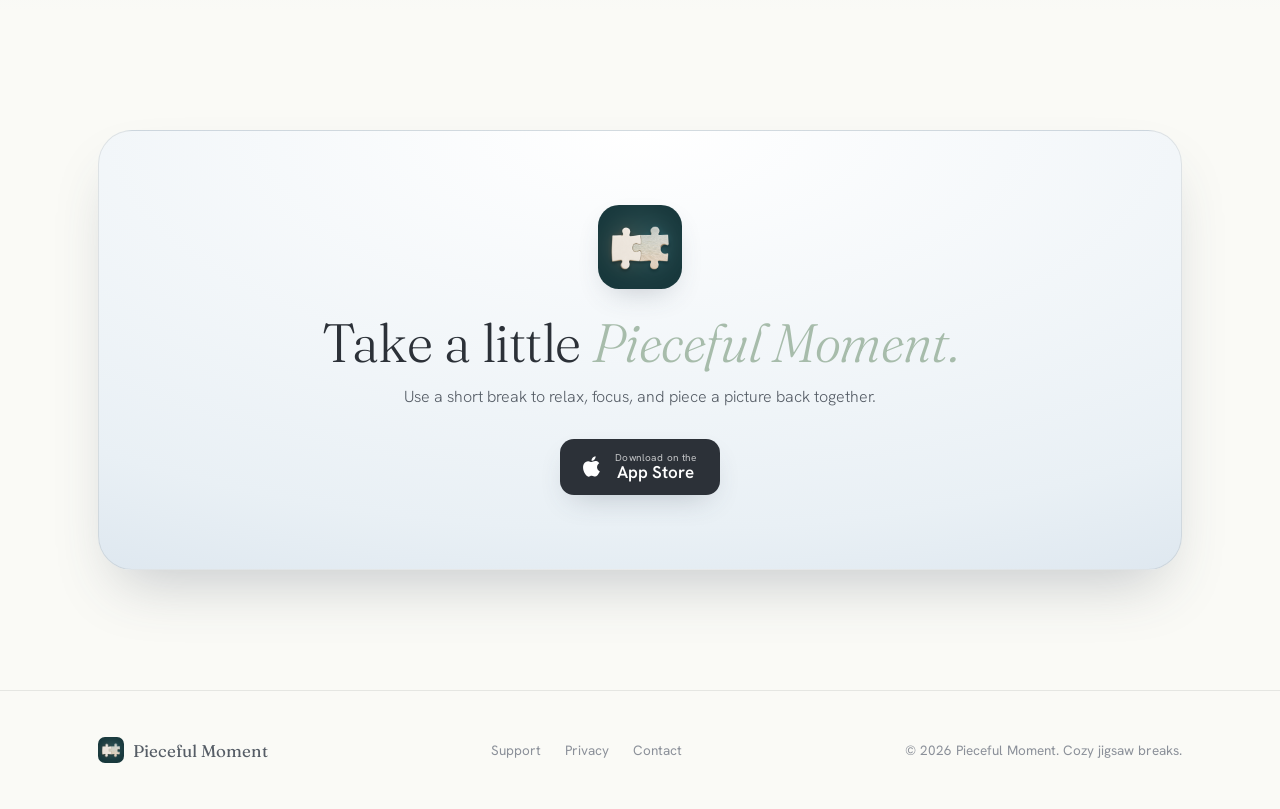
==== commit eb78eb3a: "Update 1.1.3 localized product images" ====
--- a/index.html
+++ b/index.html
@@ -119,10 +119,10 @@
   </div>
   <div class="rail reveal d1">
     <div class="spacer"></div>
-    <div class="shot"><img data-localized-shot="01" src="assets/img/shots/v8/en/01.jpg?v=1" alt="A quiet jigsaw break"></div>
-    <div class="shot"><img data-localized-shot="02" src="assets/img/shots/v8/en/02.jpg?v=1" alt="Choose your puzzle pace"></div>
-    <div class="shot"><img data-localized-shot="03" src="assets/img/shots/v8/en/03.jpg?v=1" alt="One piece at a time"></div>
-    <div class="shot"><img data-localized-shot="04" src="assets/img/shots/v8/en/04.jpg?v=1" alt="Finish, unlock, and continue"></div>
+    <div class="shot"><img data-localized-shot="01" src="assets/img/shots/v8/en/01.jpg?v=2" alt="Every piece in view"></div>
+    <div class="shot"><img data-localized-shot="02" src="assets/img/shots/v8/en/02.jpg?v=2" alt="Build outside the board"></div>
+    <div class="shot"><img data-localized-shot="03" src="assets/img/shots/v8/en/03.jpg?v=2" alt="Move pieces together"></div>
+    <div class="shot"><img data-localized-shot="04" src="assets/img/shots/v8/en/04.jpg?v=2" alt="A finish worth sharing"></div>
     <div class="shot"><img data-localized-shot="05" src="assets/img/shots/v8/en/05.jpg?v=1" alt="A picture for every mood"></div>
     <div class="shot"><img data-localized-shot="06" src="assets/img/shots/v8/en/06.jpg?v=1" alt="Made for little pauses"></div>
     <div class="shot"><img data-localized-shot="07" src="assets/img/shots/v8/en/07.jpg?v=1" alt="Turn your photos into puzzles"></div>
@@ -142,7 +142,7 @@
     <div class="shot ipad-shot"><img src="assets/img/shots/ipad-03-choose-pace.jpg?v=2" alt="Pick your puzzle pace on iPad"></div>
     <div class="shot ipad-shot"><img src="assets/img/shots/ipad-09-wide-calm-play.jpg?v=2" alt="Wide calm play on iPad"></div>
     <div class="shot ipad-shot"><img src="assets/img/shots/ipad-06-more-room.jpg?v=2" alt="More room to play on iPad"></div>
-    <div class="shot ipad-shot"><img src="assets/img/shots/ipad-10-finish-continue.jpg?v=2" alt="Finish and continue on iPad"></div>
+    <div class="shot ipad-shot"><img data-localized-ipad-shot="06" src="assets/img/shots/v113-ipad/en/06.jpg?v=1" alt="Finish and continue on iPad"></div>
     <div class="shot ipad-shot"><img src="assets/img/shots/ipad-07-personal-photos.jpg?v=2" alt="Personal photos on iPad"></div>
     <div class="shot ipad-shot"><img src="assets/img/shots/ipad-08-name-moment.jpg?v=2" alt="Name the finished moment on iPad"></div>
     <div class="shot ipad-shot"><img src="assets/img/shots/ipad-04-big-pieces.jpg?v=2" alt="Big pieces on iPad"></div>
@@ -211,6 +211,6 @@
   </div>
 </footer>
 
-<script src="assets/app.js?v=8"></script>
+<script src="assets/app.js?v=9"></script>
 </body>
 </html>
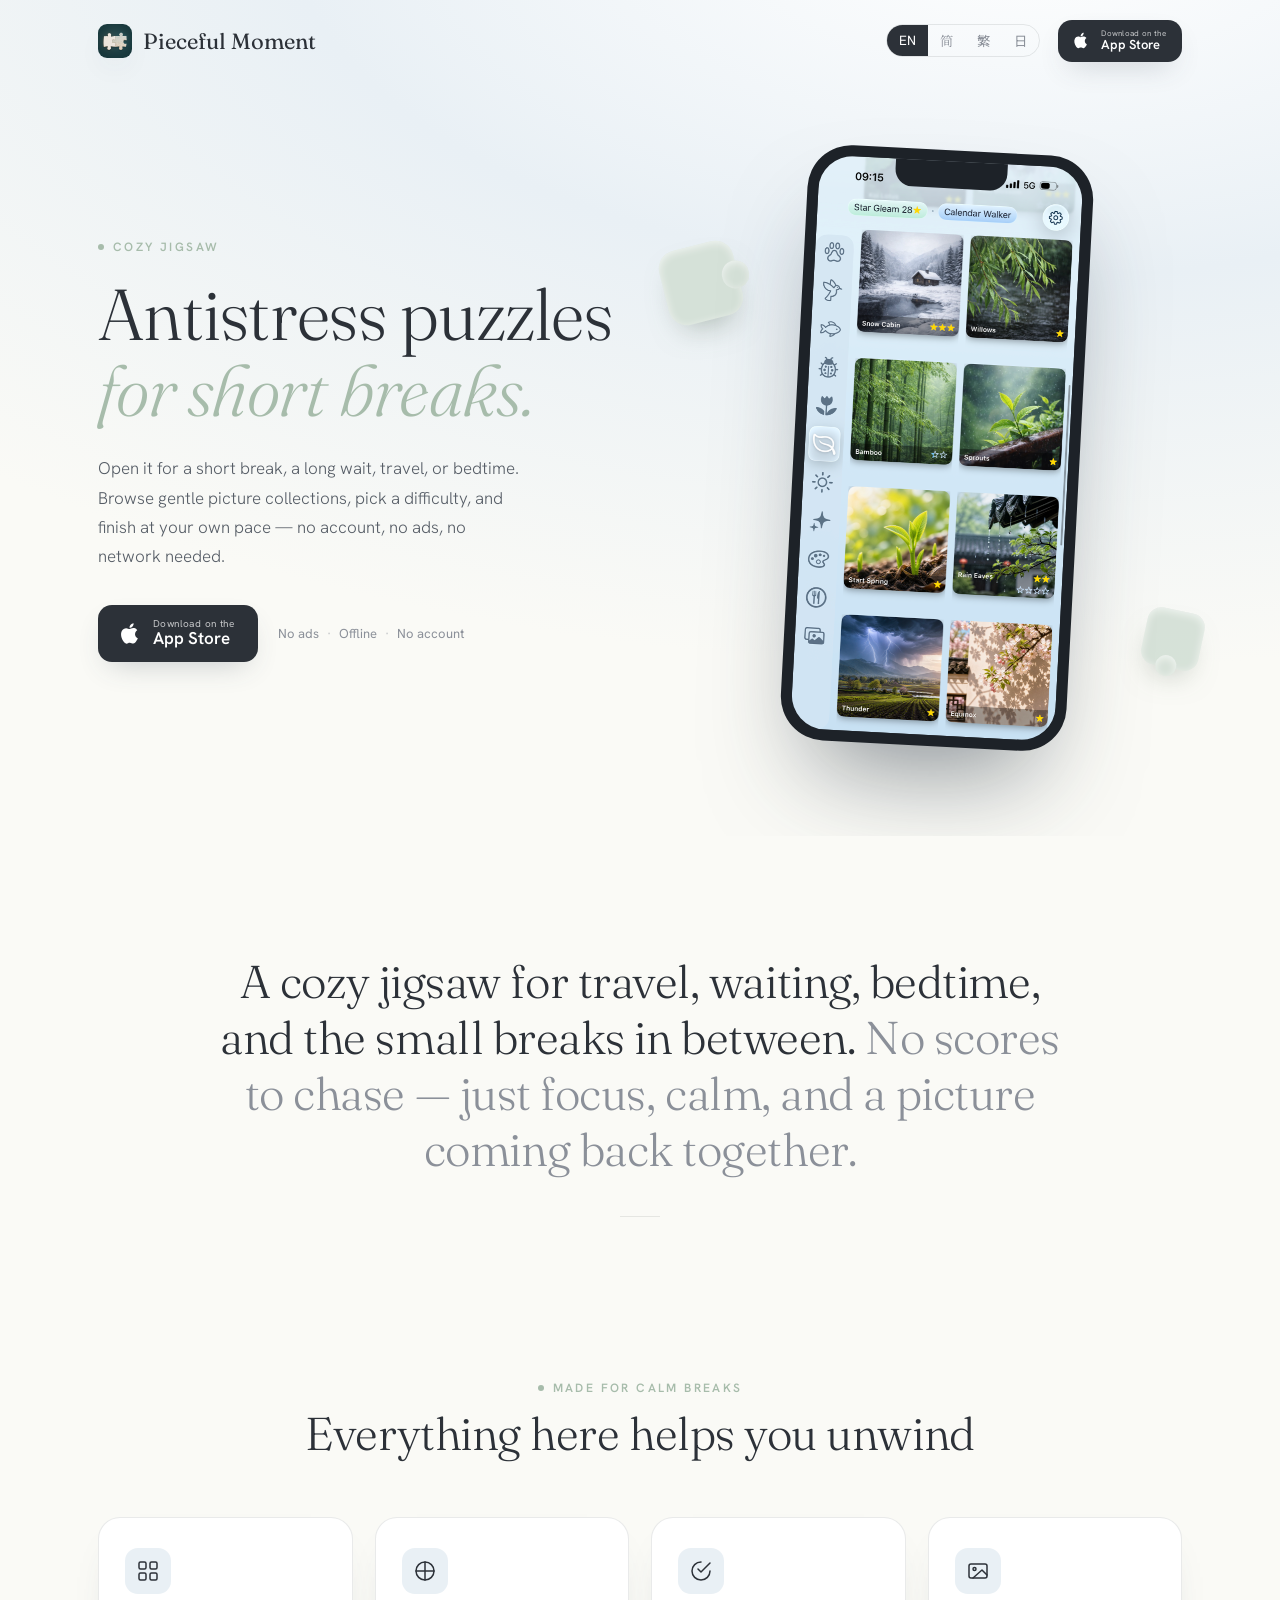
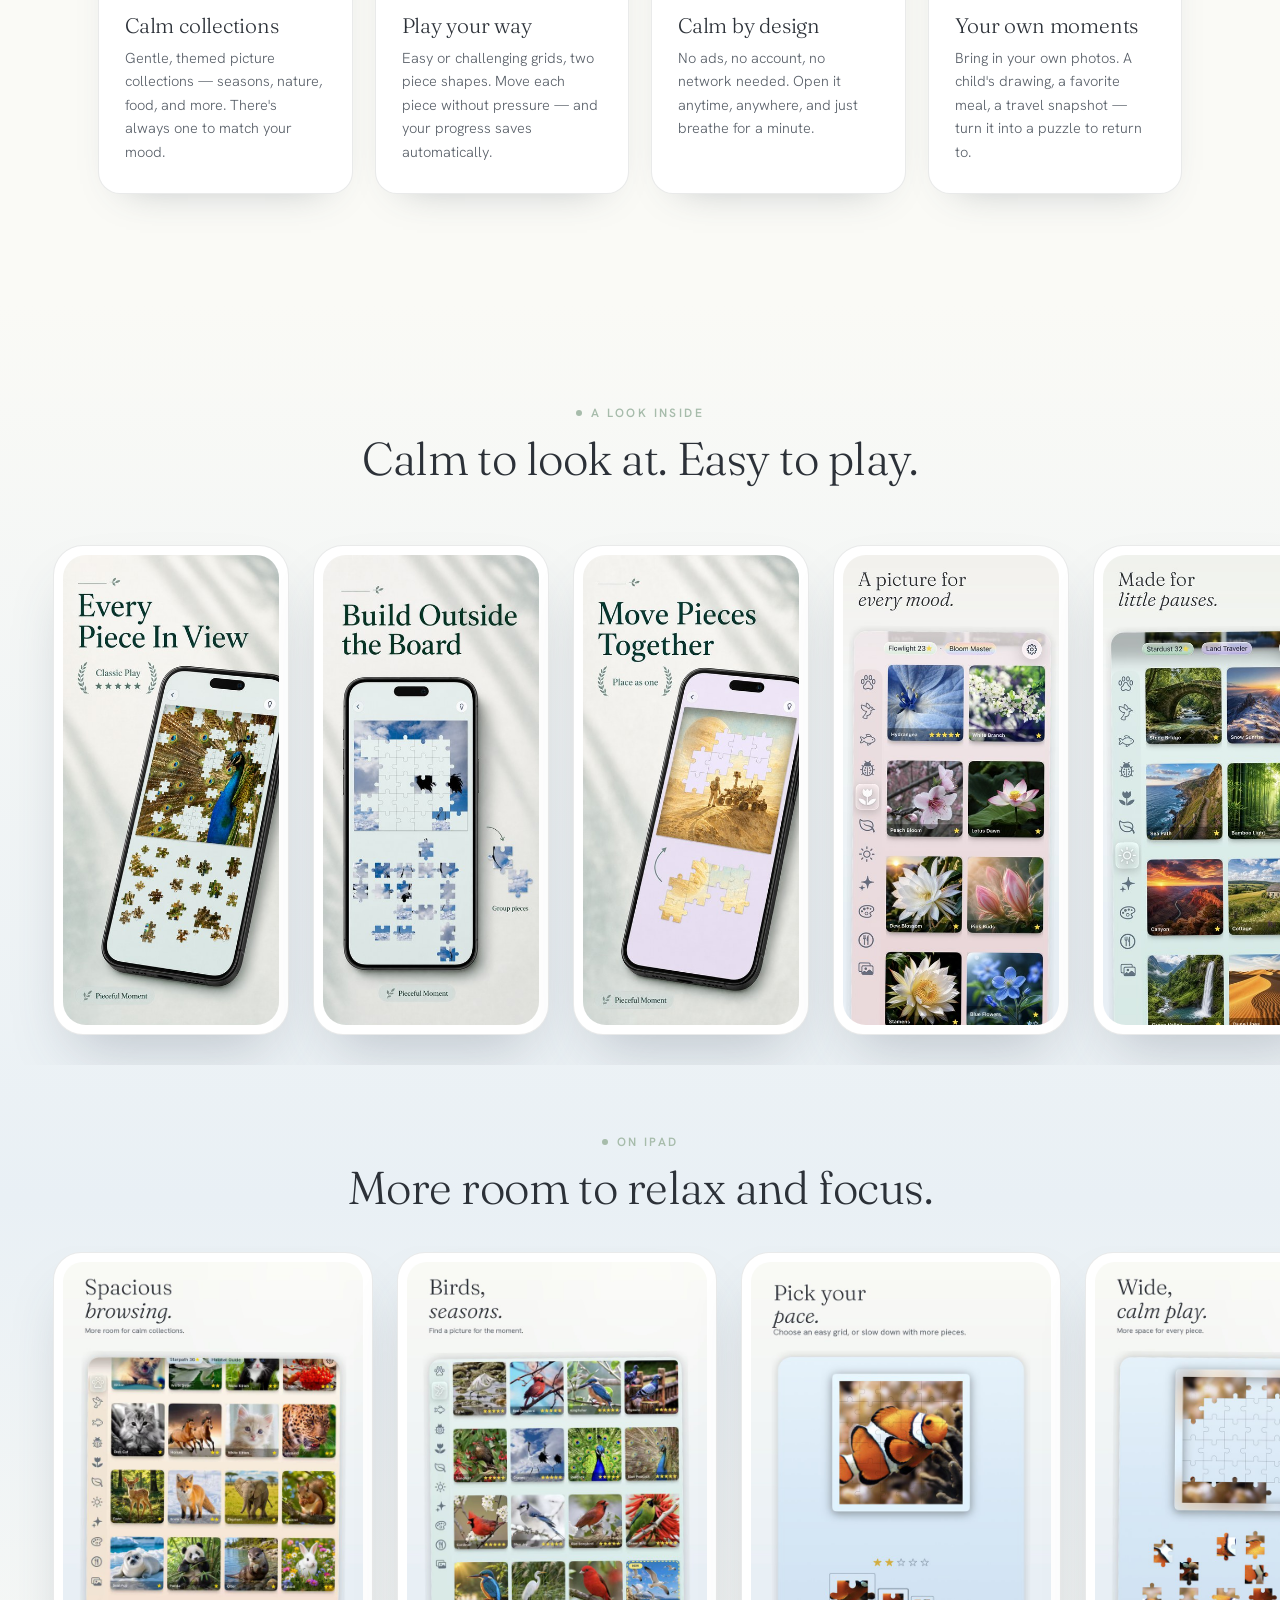
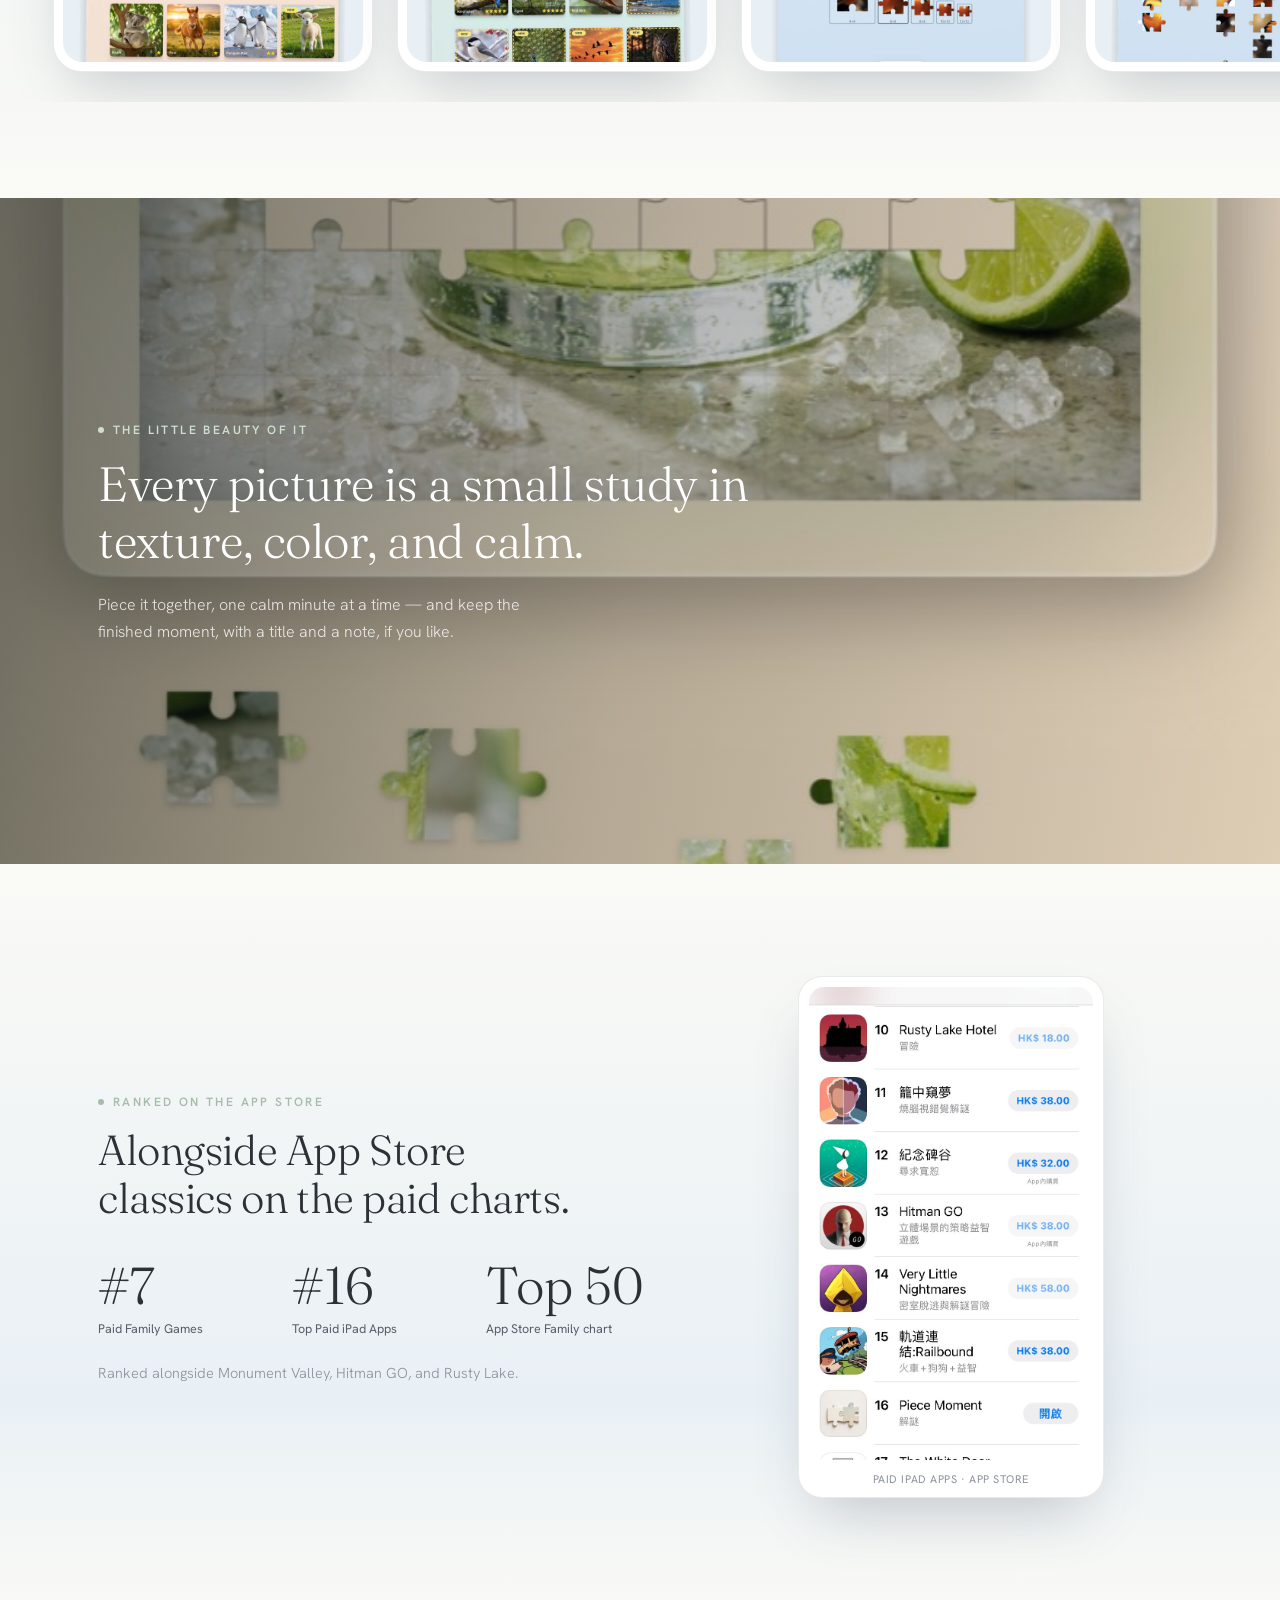
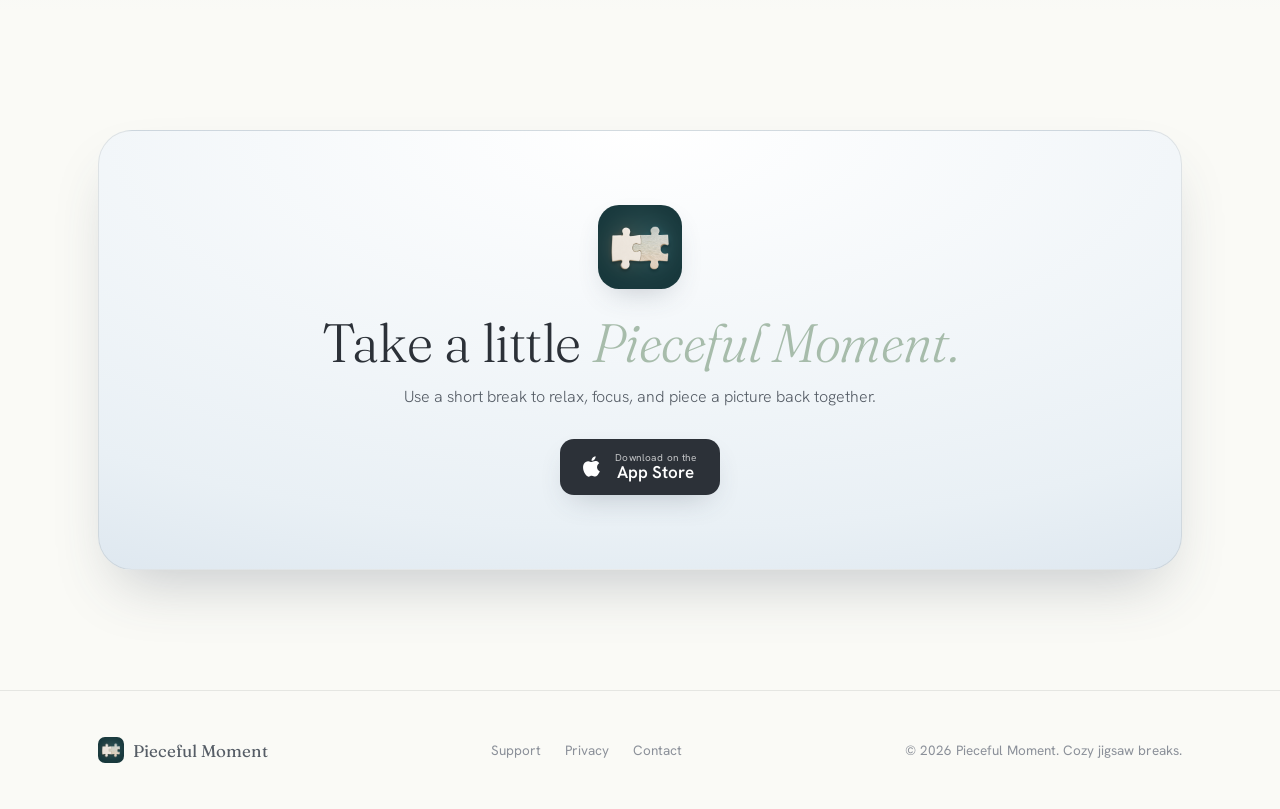
==== commit 21ff1de4: "Prepare 1.1.3 store screenshot updates" ====
--- a/index.html
+++ b/index.html
@@ -119,12 +119,12 @@
   </div>
   <div class="rail reveal d1">
     <div class="spacer"></div>
-    <div class="shot"><img data-localized-shot="01" src="assets/img/shots/v8/en/01.jpg?v=2" alt="Every piece in view"></div>
-    <div class="shot"><img data-localized-shot="02" src="assets/img/shots/v8/en/02.jpg?v=2" alt="Build outside the board"></div>
-    <div class="shot"><img data-localized-shot="03" src="assets/img/shots/v8/en/03.jpg?v=2" alt="Move pieces together"></div>
-    <div class="shot"><img data-localized-shot="04" src="assets/img/shots/v8/en/04.jpg?v=2" alt="A finish worth sharing"></div>
-    <div class="shot"><img data-localized-shot="05" src="assets/img/shots/v8/en/05.jpg?v=1" alt="A picture for every mood"></div>
-    <div class="shot"><img data-localized-shot="06" src="assets/img/shots/v8/en/06.jpg?v=1" alt="Made for little pauses"></div>
+    <div class="shot"><img data-localized-shot="01" src="assets/img/shots/v8/en/01.jpg?v=5" alt="Every piece in view"></div>
+    <div class="shot"><img data-localized-shot="02" src="assets/img/shots/v8/en/02.jpg?v=5" alt="Build outside the board"></div>
+    <div class="shot"><img data-localized-shot="03" src="assets/img/shots/v8/en/03.jpg?v=5" alt="Move pieces together"></div>
+    <div class="shot"><img data-localized-shot="04" src="assets/img/shots/v8/en/04.jpg?v=5" alt="A picture for every mood"></div>
+    <div class="shot"><img data-localized-shot="05" src="assets/img/shots/v8/en/05.jpg?v=5" alt="Made for little pauses"></div>
+    <div class="shot"><img data-localized-shot="06" src="assets/img/shots/v8/en/06.jpg?v=5" alt="A finish worth sharing"></div>
     <div class="shot"><img data-localized-shot="07" src="assets/img/shots/v8/en/07.jpg?v=1" alt="Turn your photos into puzzles"></div>
     <div class="shot"><img data-localized-shot="08" src="assets/img/shots/v8/en/08.jpg?v=1" alt="Hide a note inside a puzzle"></div>
     <div class="shot"><img data-localized-shot="09" src="assets/img/shots/v8/en/09.jpg?v=1" alt="Piece together a memory"></div>
@@ -211,6 +211,6 @@
   </div>
 </footer>
 
-<script src="assets/app.js?v=9"></script>
+<script src="assets/app.js?v=12"></script>
 </body>
 </html>
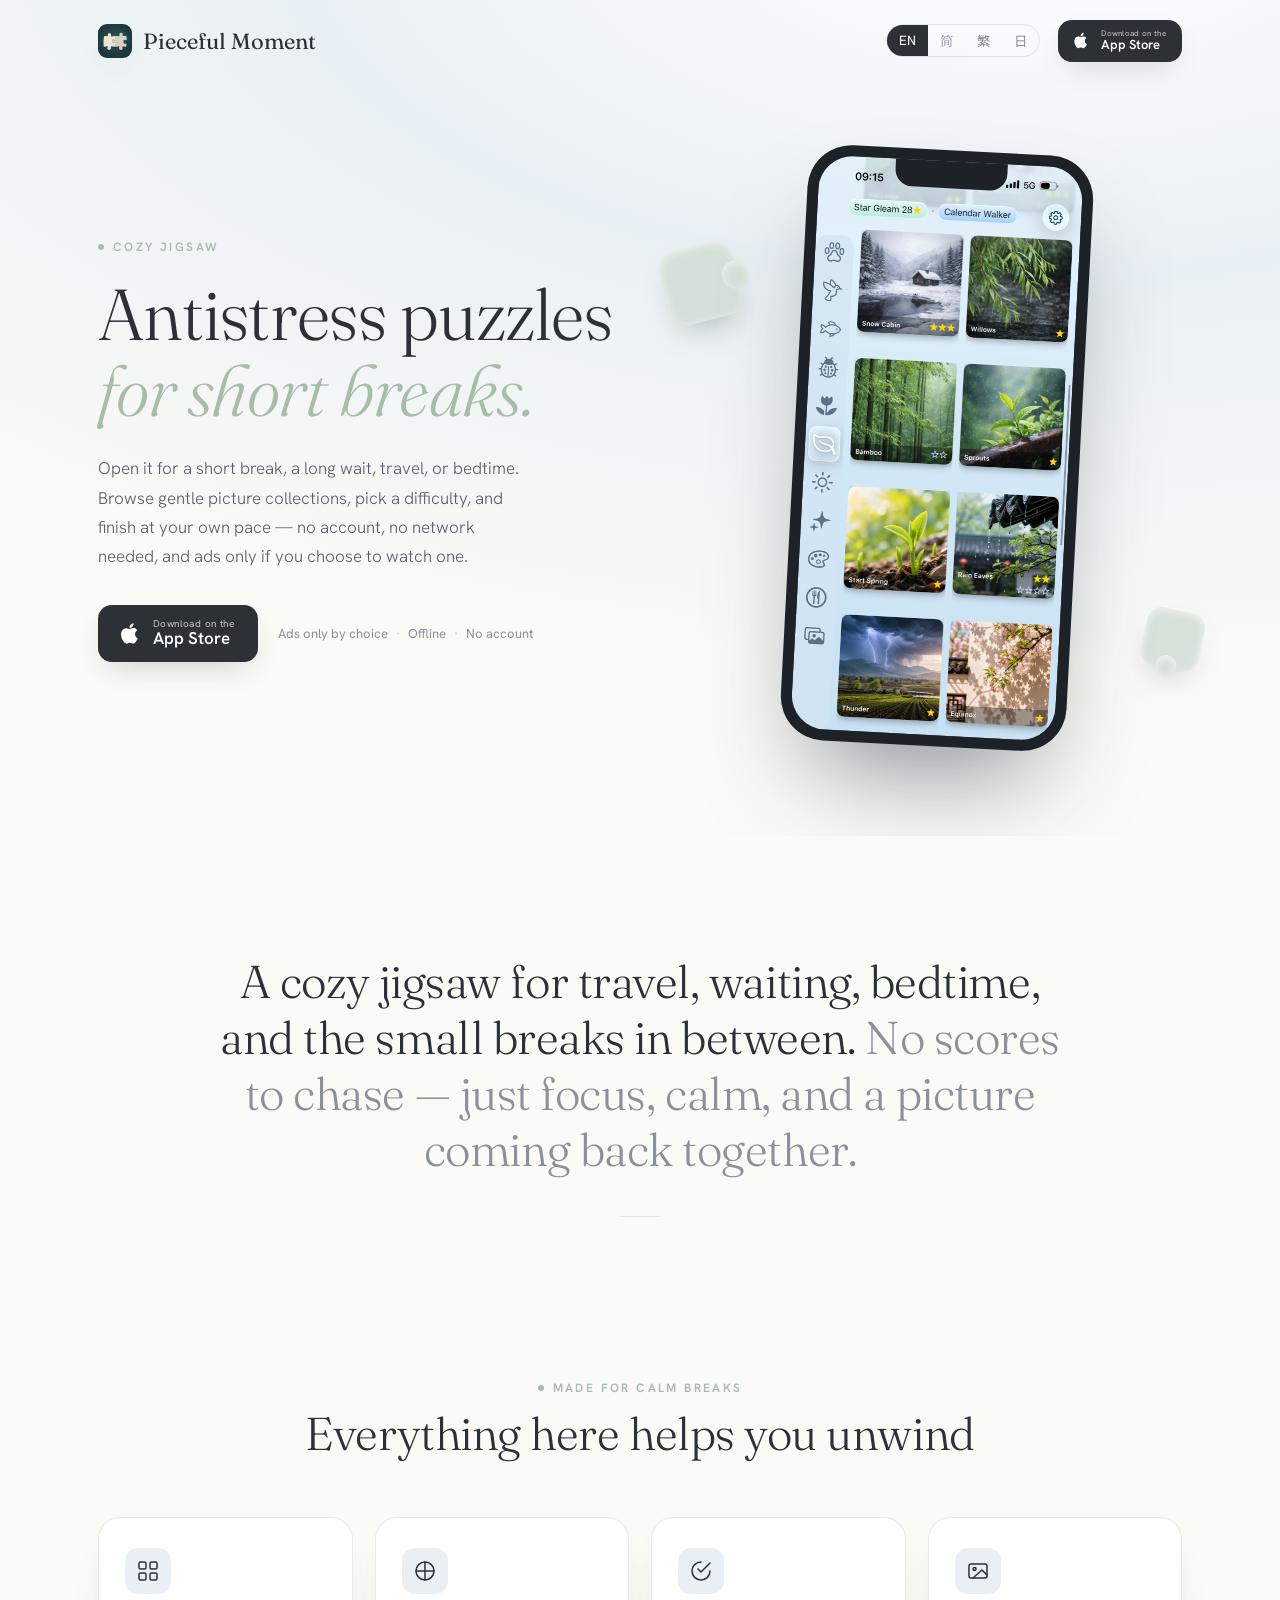
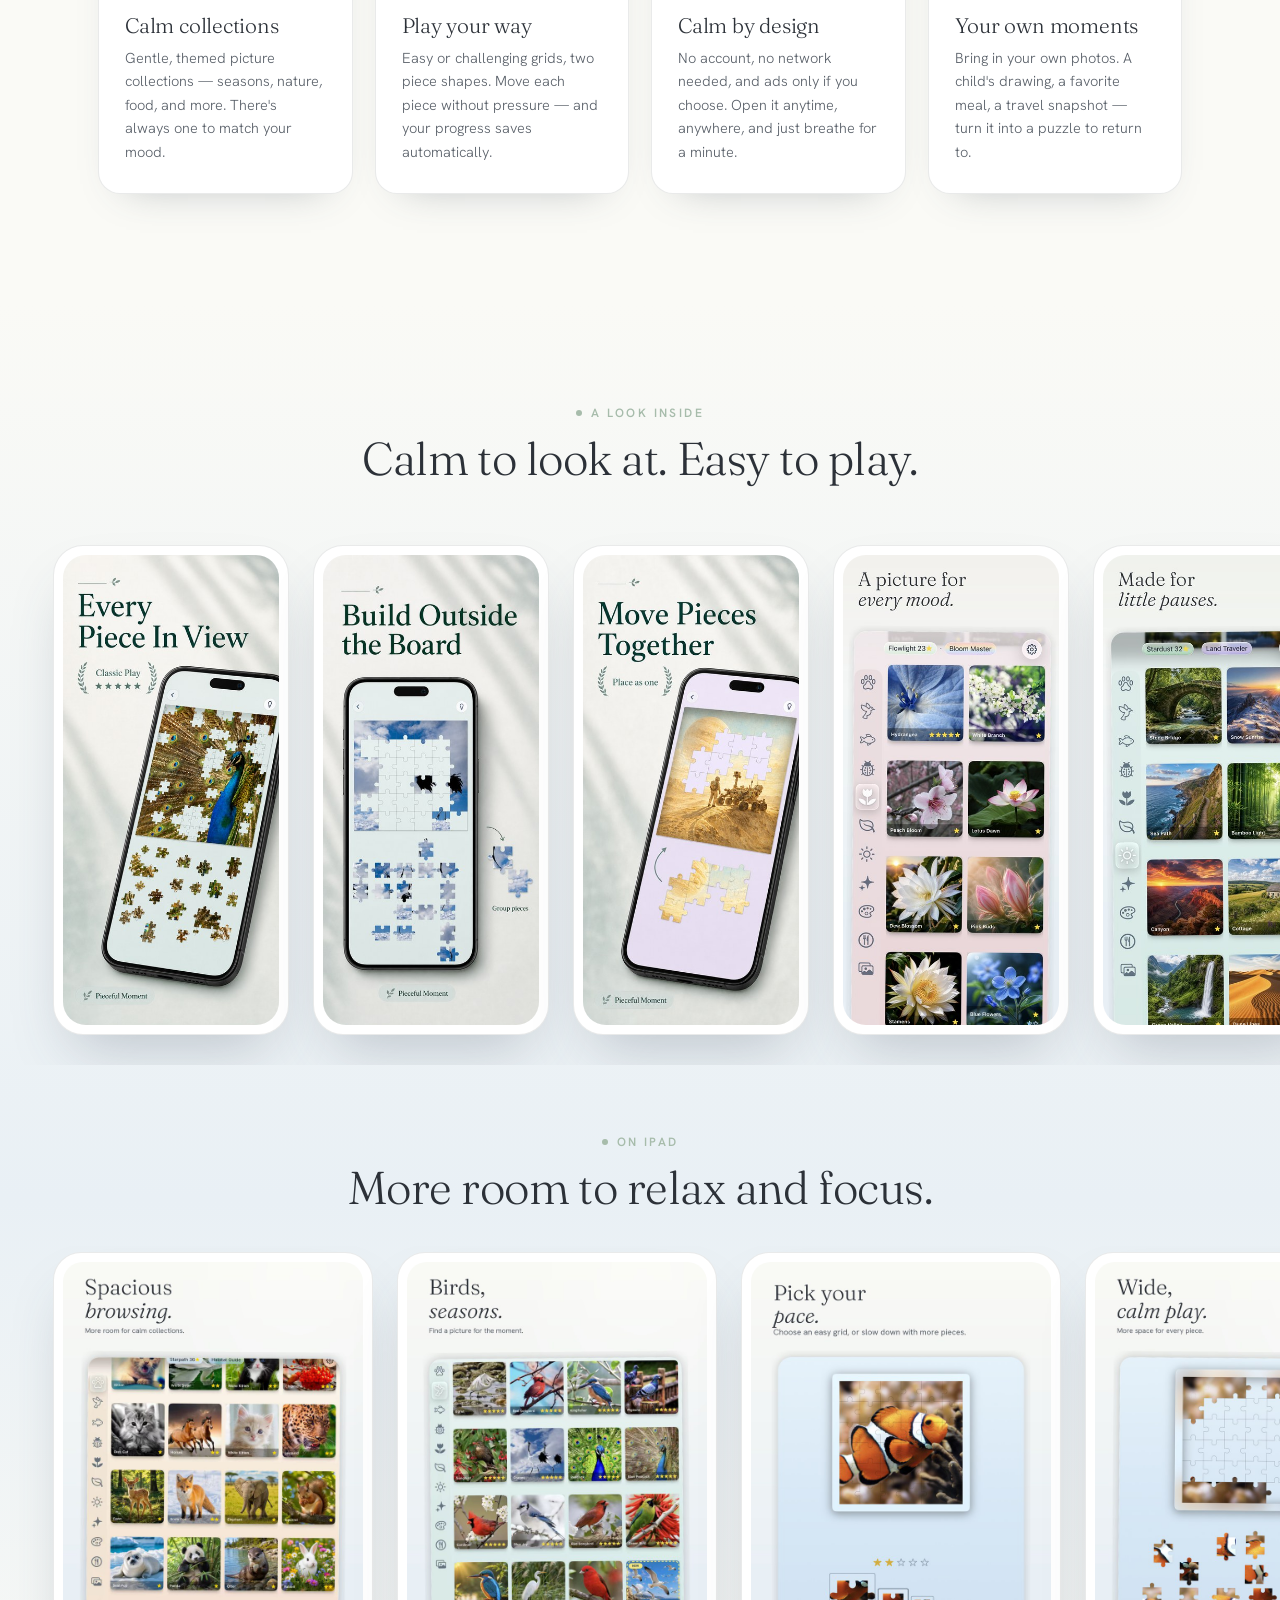
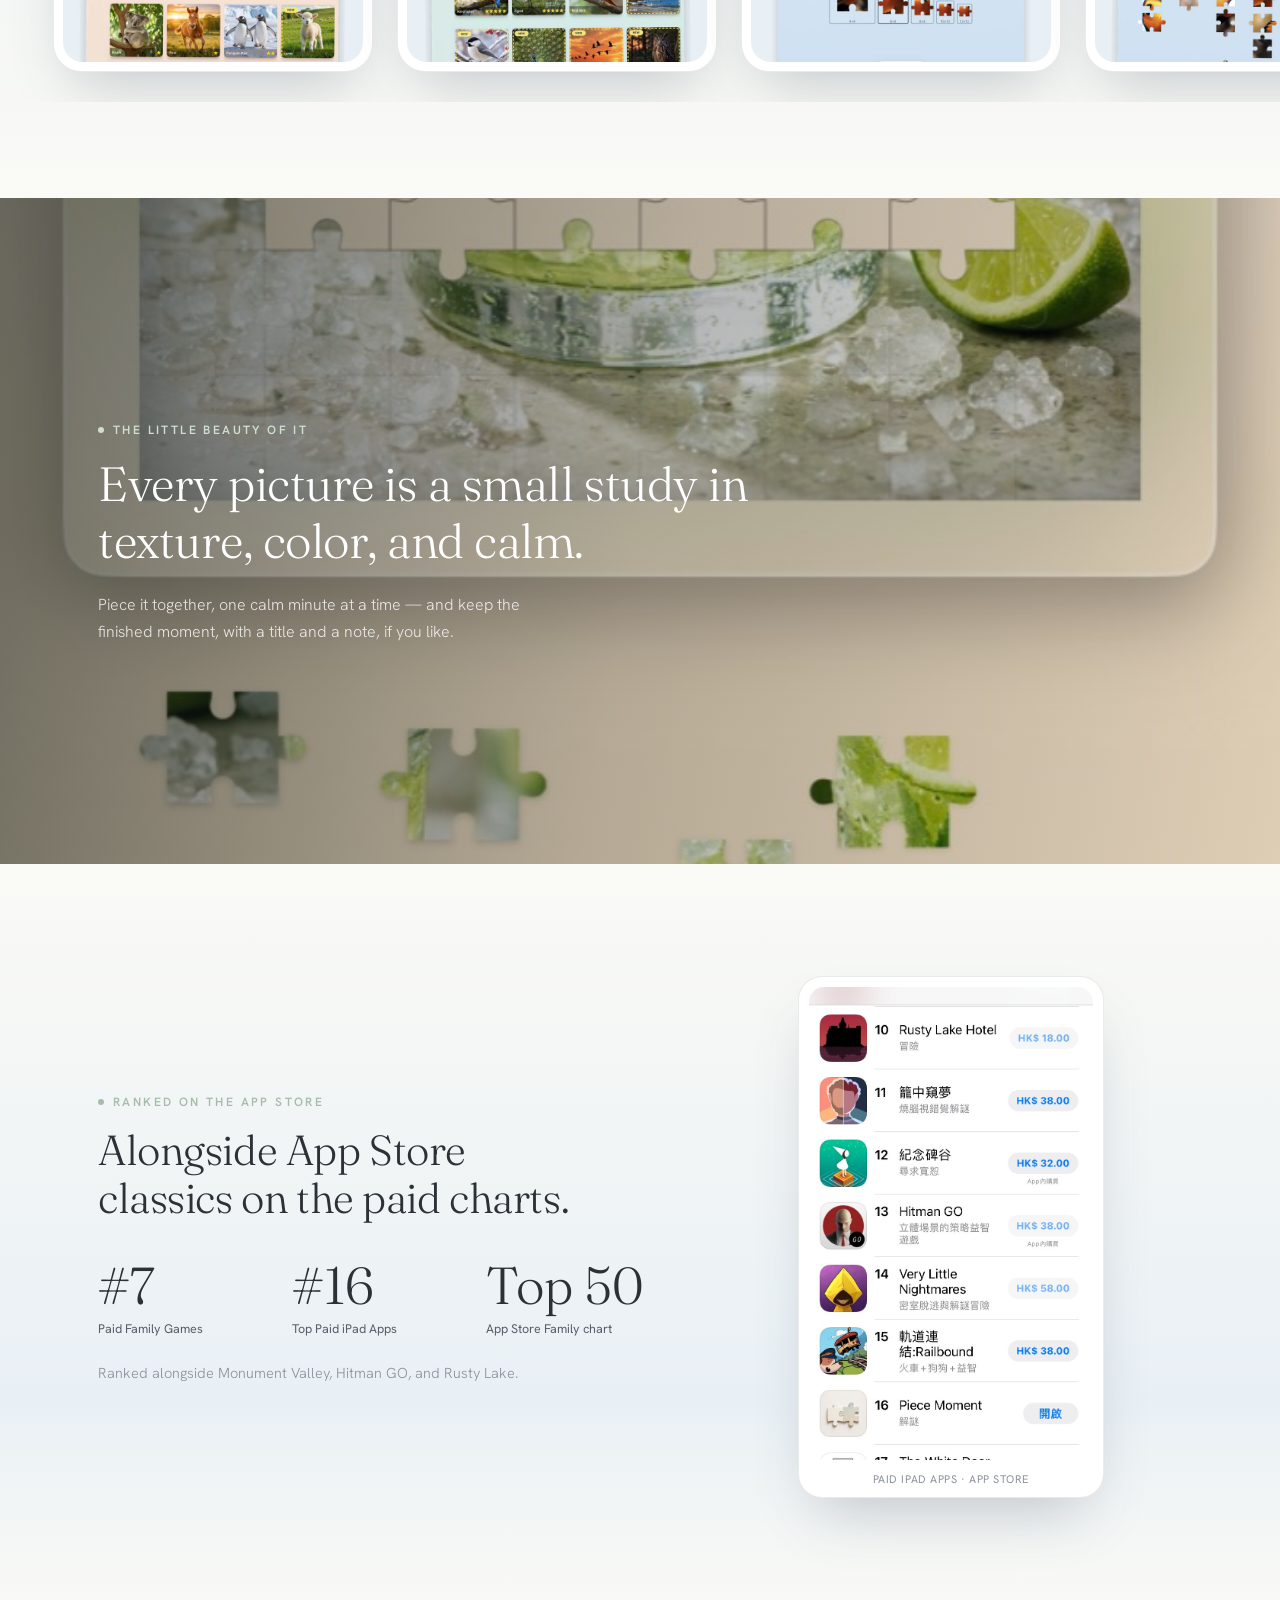
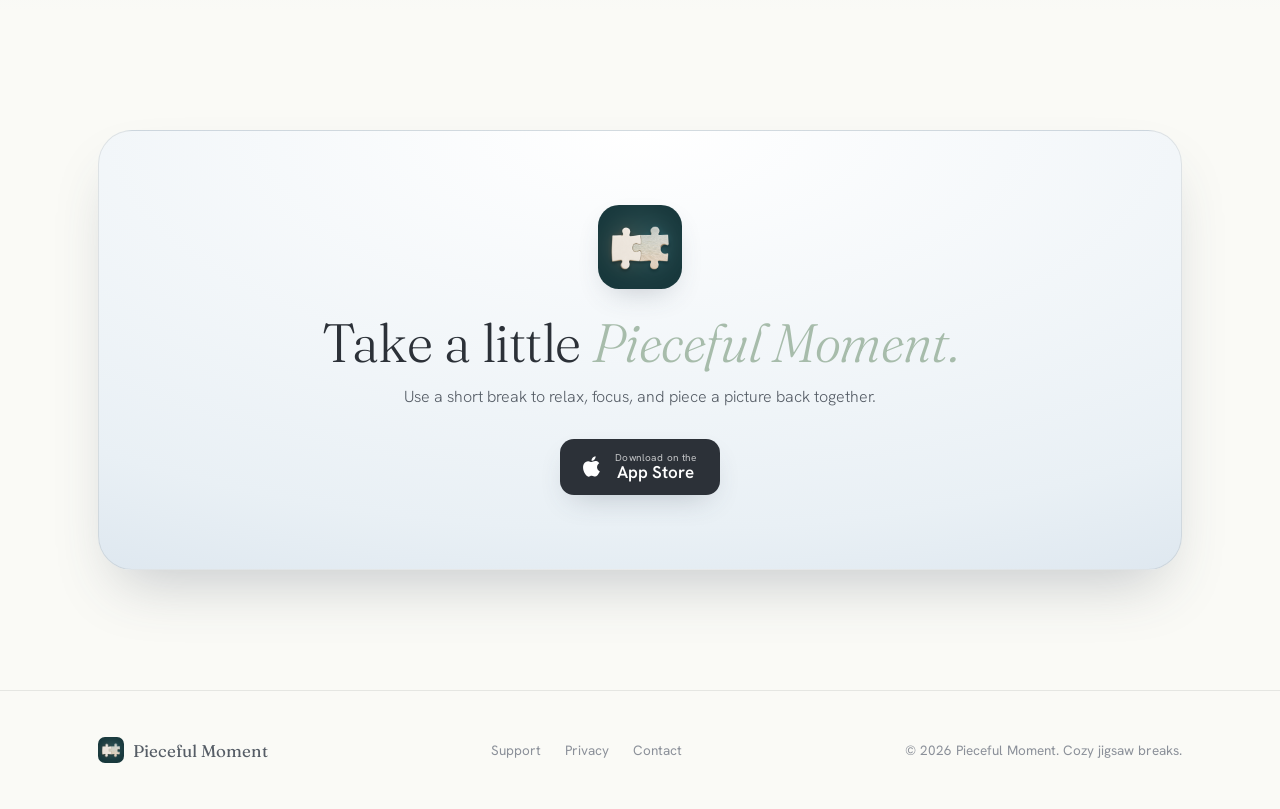
==== commit 4673b7b8: "site: replace no-ads claims with ads-only-by-choice wording Reword hero, feature copy and share-page" ====
--- a/index.html
+++ b/index.html
@@ -4,9 +4,9 @@
 <meta charset="UTF-8">
 <meta name="viewport" content="width=device-width, initial-scale=1.0">
 <title>Pieceful Moment: Jigsaw — Antistress puzzles for breaks</title>
-<meta name="description" content="Pieceful Moment is a cozy jigsaw puzzle app for antistress short breaks, travel, waiting, and bedtime. No ads, no account, offline.">
+<meta name="description" content="Pieceful Moment is a cozy jigsaw puzzle app for antistress short breaks, travel, waiting, and bedtime. No account, offline, ads only if you choose.">
 <meta property="og:title" content="Pieceful Moment: Jigsaw">
-<meta property="og:description" content="Antistress puzzles for breaks, travel, waiting, and bedtime. Calm jigsaw play with no ads, no account, and offline support.">
+<meta property="og:description" content="Antistress puzzles for breaks, travel, waiting, and bedtime. Calm jigsaw play with no account, offline support, and ads only when you choose.">
 <meta property="og:type" content="website">
 <meta property="og:locale" content="en_US">
 <meta property="og:url" content="https://gerryke.github.io/piece-moment/">
@@ -51,13 +51,13 @@
     <div class="copy">
       <div class="eyebrow"><span class="d"></span><span data-i18n="hero.eyebrow">Cozy Jigsaw</span></div>
       <h1 data-i18n="hero.h1">Antistress puzzles<br><em>for short breaks.</em></h1>
-      <p class="lead" data-i18n="hero.lead">Open it for a short break, a long wait, travel, or bedtime. Browse gentle picture collections, pick a difficulty, and finish at your own pace — no account, no ads, no network needed.</p>
+      <p class="lead" data-i18n="hero.lead">Open it for a short break, a long wait, travel, or bedtime. Browse gentle picture collections, pick a difficulty, and finish at your own pace — no account, no network needed, and ads only if you choose to watch one.</p>
       <div class="cta-row">
         <a class="appstore" href="https://apps.apple.com/app/id6770564963" target="_blank" rel="noopener">
           <svg viewBox="0 0 24 24" fill="currentColor"><path d="M17.05 12.04c-.03-2.6 2.12-3.85 2.22-3.91-1.21-1.77-3.09-2.01-3.76-2.04-1.6-.16-3.12.94-3.93.94-.81 0-2.06-.92-3.39-.89-1.74.03-3.35 1.01-4.25 2.57-1.81 3.14-.46 7.79 1.3 10.34.86 1.25 1.89 2.65 3.23 2.6 1.3-.05 1.79-.84 3.36-.84 1.57 0 2.01.84 3.39.81 1.4-.02 2.28-1.27 3.13-2.53.99-1.45 1.4-2.85 1.42-2.92-.03-.01-2.72-1.04-2.75-4.14zM14.54 4.4c.71-.86 1.19-2.06 1.06-3.25-1.02.04-2.27.68-3 1.54-.65.76-1.23 1.98-1.07 3.15 1.14.09 2.3-.58 3.01-1.44z"/></svg>
           <span class="t"><small data-i18n="nav.dl">Download on the</small><span>App Store</span></span>
         </a>
-        <span class="meta"><span data-i18n="hero.m1">No ads</span><span class="dot">·</span><span data-i18n="hero.m2">Offline</span><span class="dot">·</span><span data-i18n="hero.m3">No account</span></span>
+        <span class="meta"><span data-i18n="hero.m1">Ads only by choice</span><span class="dot">·</span><span data-i18n="hero.m2">Offline</span><span class="dot">·</span><span data-i18n="hero.m3">No account</span></span>
       </div>
     </div>
     <div class="stage">
@@ -100,7 +100,7 @@
       <div class="card reveal d2">
         <div class="ic"><svg viewBox="0 0 24 24"><path d="M12 3a9 9 0 1 0 9 9"/><path d="M21 4l-9 9-3-3"/></svg></div>
         <h3 data-i18n="c3.h">Calm by design</h3>
-        <p data-i18n="c3.p">No ads, no account, no network needed. Open it anytime, anywhere, and just breathe for a minute.</p>
+        <p data-i18n="c3.p">No account, no network needed, and ads only if you choose. Open it anytime, anywhere, and just breathe for a minute.</p>
       </div>
       <div class="card reveal d3">
         <div class="ic"><svg viewBox="0 0 24 24"><rect x="3" y="5" width="18" height="14" rx="2"/><circle cx="8.5" cy="10" r="1.5"/><path d="M21 16l-5-5-9 8"/></svg></div>
@@ -211,6 +211,6 @@
   </div>
 </footer>
 
-<script src="assets/app.js?v=12"></script>
+<script src="assets/app.js?v=14"></script>
 </body>
 </html>
